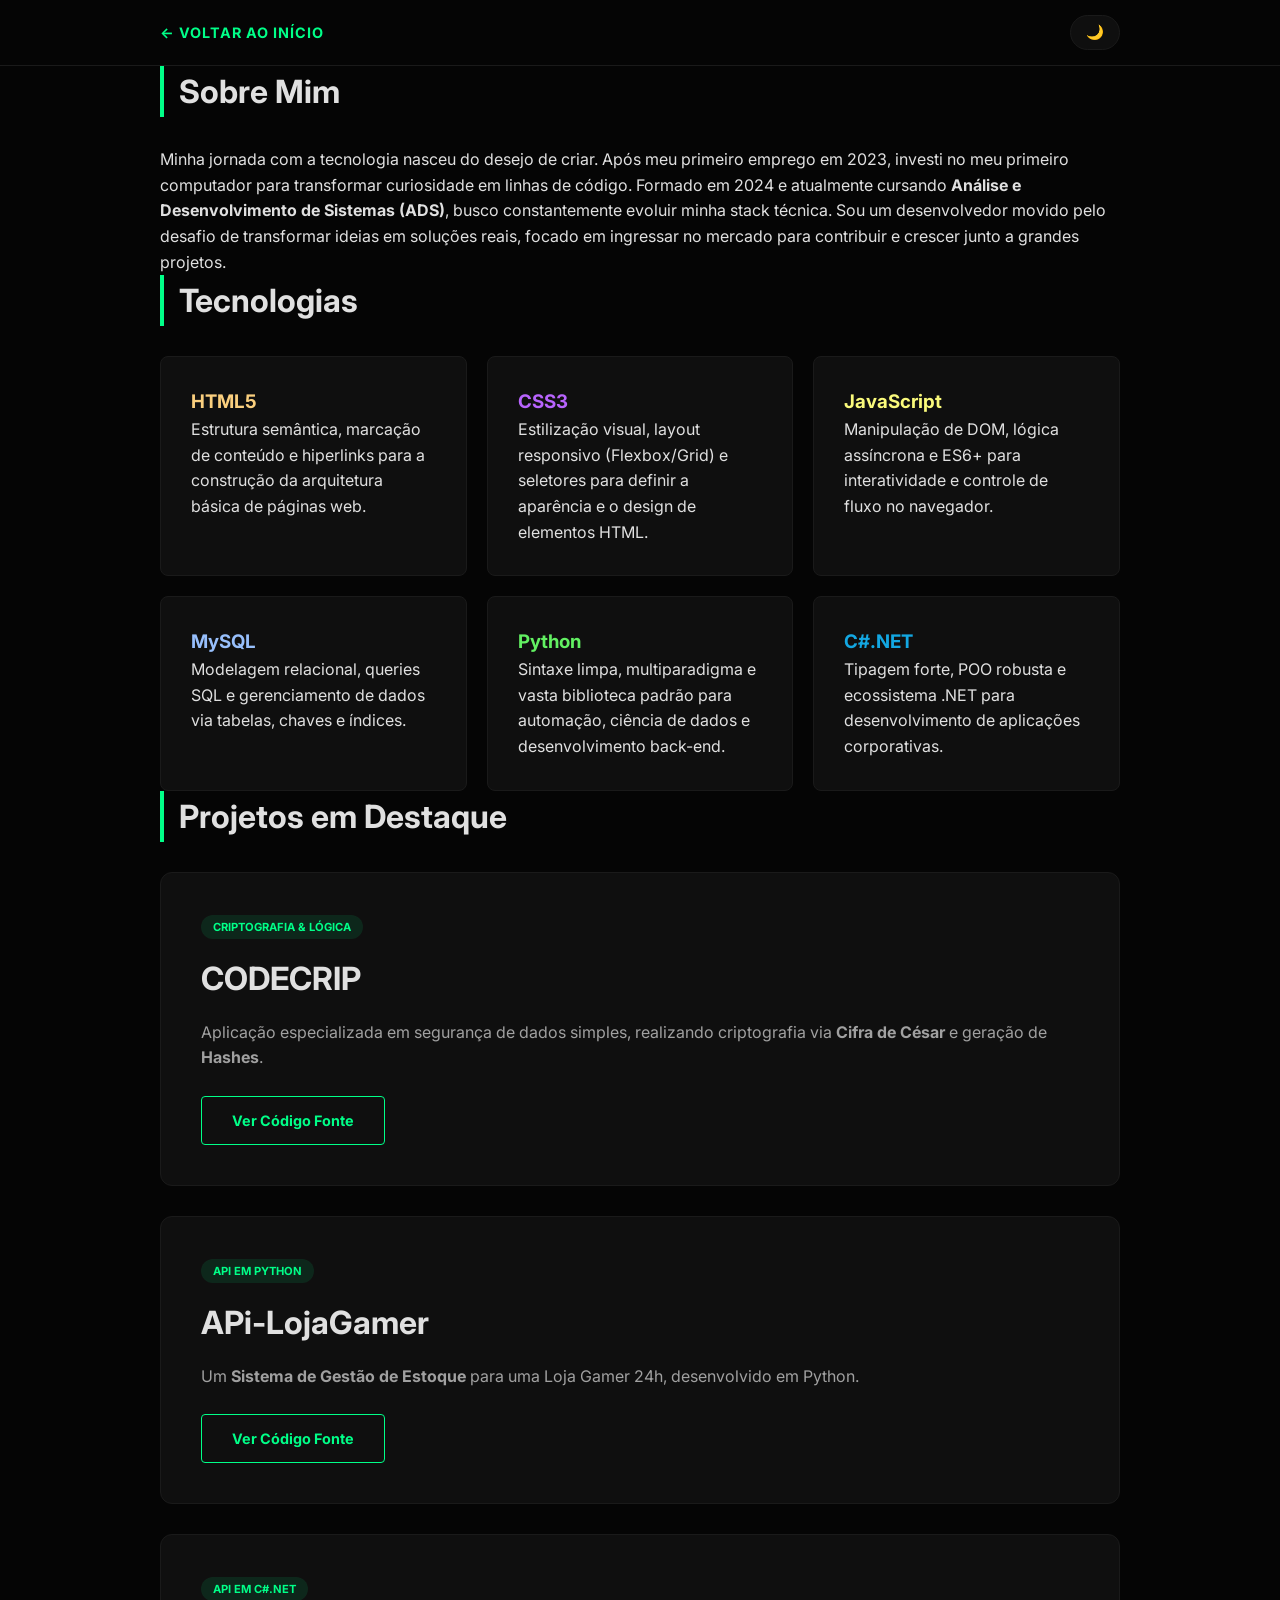
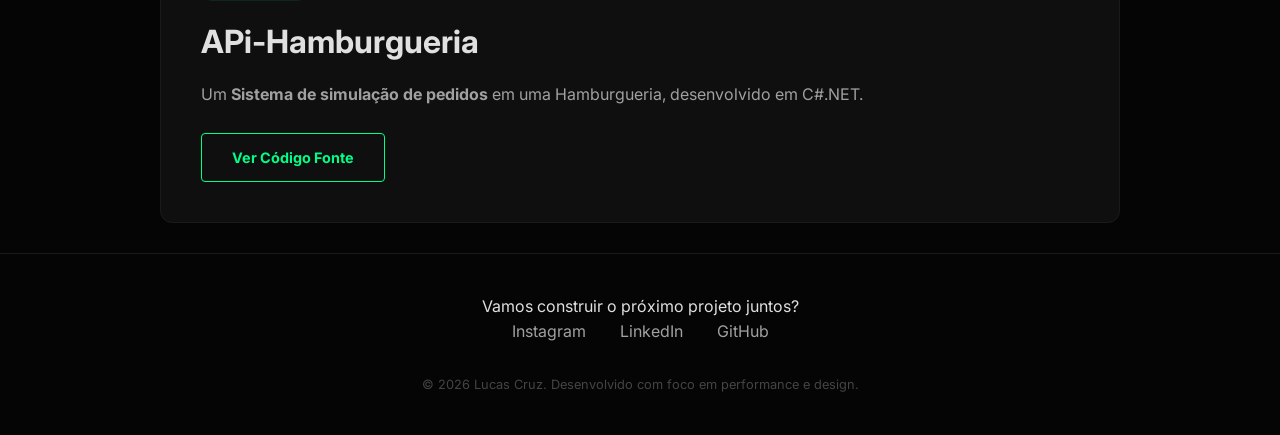
==== portifolio.html @ 4bce2935 "Remoldando meu portifolio" ====
<!DOCTYPE html>
<html lang="pt-br">
<head>
    <meta charset="UTF-8">
    <meta name="viewport" content="width=device-width, initial-scale=1.0">
    <title>Portfólio | Lucas Cruz</title>
    <link rel="preconnect" href="https://fonts.googleapis.com">
    <link href="https://fonts.googleapis.com/css2?family=Inter:wght@300;400;700&display=swap" rel="stylesheet">
    <link rel="stylesheet" href="portifolio.css">
</head>
<body>

<nav>
    <div class="container nav-content">
        <a href="index.html" class="back-link">← VOLTAR AO INÍCIO</a>
        <button id="theme-toggle" class="theme-btn">
            <span class="icon-sun">☀️</span>
            <span class="icon-moon">🌙</span>
        </button>
    </div>
</nav>

    <section id="sobre" class="container">
        <h2>Sobre Mim</h2>
        <p>
            Minha jornada com a tecnologia nasceu do desejo de criar. Após meu primeiro emprego em 2023, investi no meu primeiro computador para transformar curiosidade em linhas de código. Formado em 2024 e atualmente cursando <b>Análise e Desenvolvimento de Sistemas (ADS)</b>, busco constantemente evoluir minha stack técnica. Sou um desenvolvedor movido pelo desafio de transformar ideias em soluções reais, focado em ingressar no mercado para contribuir e crescer junto a grandes projetos.
        </p>
    </section>

    <section id="techs" class="container">
        <h2>Tecnologias</h2>
        <div class="grid">
            <div class="card">
                <h3 style="color:rgb(250, 207, 126);">HTML5</h3>
                <p>Estrutura semântica, marcação de conteúdo e hiperlinks para a construção da arquitetura básica de páginas web.</p>
            </div>
            <div class="card">
                <h3 style="color:rgb(184, 100, 253);">CSS3</h3>
                <p>Estilização visual, layout responsivo (Flexbox/Grid) e seletores para definir a aparência e o design de elementos HTML.</p>
            </div>
            <div class="card">
                <h3 style="color:rgb(250, 250, 123);">JavaScript</h3>
                <p>Manipulação de DOM, lógica assíncrona e ES6+ para interatividade e controle de fluxo no navegador.</p>
            </div>
            <div class="card">
                <h3 style="color:rgb(151, 191, 252);">MySQL</h3>
                <p>Modelagem relacional, queries SQL e gerenciamento de dados via tabelas, chaves e índices.</p>
            </div>
            <div class="card">
                <h3 style="color:rgb(98, 240, 98);">Python</h3>
                <p>Sintaxe limpa, multiparadigma e vasta biblioteca padrão para automação, ciência de dados e desenvolvimento back-end.</p>
            </div>
            <div class="card">
                <h3 style="color:rgb(19, 167, 226);">C#.NET</h3>
                <p>Tipagem forte, POO robusta e ecossistema .NET para desenvolvimento de aplicações corporativas.</p>
            </div>
        </div>
    </section>

    <section id="projetos" class="container">
        <h2>Projetos em Destaque</h2>
        
        <div class="project-card" style="margin-bottom: 30px;">
            <span class="project-tag">Criptografia & Lógica</span>
            <h3 style="font-size: 2rem; margin: 15px 0;">CODECRIP</h3>
            <p style="color: var(--text-dim); margin-top: 10px; margin-bottom: 25px;">
                Aplicação especializada em segurança de dados simples, realizando criptografia via <b>Cifra de César</b> e geração de <b>Hashes</b>.
            </p>
            <a href="https://github.com/Lucaslcz/CODECRIP" target="_blank" class="btn" style="font-size: 0.9rem;">Ver Código Fonte</a>
        </div>

        <div class="project-card" style="margin-bottom: 30px;">
            <span class="project-tag">API em Python</span>
            <h3 style="font-size: 2rem; margin: 15px 0;">APi-LojaGamer</h3>
            <p style="color: var(--text-dim); margin-top: 10px; margin-bottom: 25px;">
                Um <b>Sistema de Gestão de Estoque</b> para uma Loja Gamer 24h, desenvolvido em Python.
            </p>
            <a href="https://github.com/Lucaslcz/API-LojaGamer" target="_blank" class="btn" style="font-size: 0.9rem;">Ver Código Fonte</a>
        </div>

        <div class="project-card" style="margin-bottom: 30px;">
            <span class="project-tag">API em C#.NET</span>
            <h3 style="font-size: 2rem; margin: 15px 0;">APi-Hamburgueria</h3>
            <p style="color: var(--text-dim); margin-top: 10px; margin-bottom: 25px;">
                Um <b>Sistema de simulação de pedidos</b> em uma Hamburgueria, desenvolvido em C#.NET.
            </p>
            <a href="https://github.com/Lucaslcz/API-Hamburgueria" target="_blank" class="btn" style="font-size: 0.9rem;">Ver Código Fonte</a>
        </div>
    </section>

    <footer>
        <div class="container">
            <p>Vamos construir o próximo projeto juntos?</p>
            <div class="social-links">
                <a href="https://www.instagram.com/lucas_c_d21" target="_blank">Instagram</a>
                <a href="https://www.linkedin.com/in/lucas-da-cruz-dias" target="_blank">LinkedIn</a>
                <a href="https://github.com/Lucaslcz" target="_blank">GitHub</a>
            </div>
            <p style="font-size: 0.8rem; color: #444; margin-top: 30px;">
                &copy; 2026 Lucas Cruz. Desenvolvido com foco em performance e design.
            </p>
        </div>
    </footer>

    <script>
    const themeToggle = document.getElementById('theme-toggle');
    const body = document.body;

    themeToggle.addEventListener('click', () => {
        body.classList.toggle('light-mode');
        
        const isLight = body.classList.contains('light-mode');
        localStorage.setItem('theme', isLight ? 'light' : 'dark');
    });

    if (localStorage.getItem('theme') === 'light') {
        body.classList.add('light-mode');
    }
</script>
</body>
</html>
---- portifolio.css ----
:root {
    --bg: #050505;
    --card-bg: #0f0f0f;
    --primary: #00ff88;
    --text: #e0e0e0;
    --text-dim: #a0a0a0;
    --border: #1a1a1a;
}

body.light-mode {
    --bg: #f5f5f5;
    --card-bg: #ffffff;
    --text: #1a1a1a;
    --text-dim: #444444;
    --primary: #00a85a;
    --border: #dddddd;
}

* { 
    margin: 0; 
    padding: 0; 
    box-sizing: border-box; 
}

body {
    background-color: var(--bg);
    color: var(--text);
    font-family: 'Inter', sans-serif;
    line-height: 1.6;
    transition: background-color 0.3s, color 0.3s;
}

.container { 
    max-width: 1000px; 
    margin: 0 auto; 
    padding: 0 20px; 
}

nav {
    background: var(--bg);
    border-bottom: 1px solid var(--border);
    position: sticky;
    top: 0;
    z-index: 100;
    padding: 15px 0;
}

.nav-content {
    display: flex;
    justify-content: space-between;
    align-items: center;
}

.back-link {
    color: var(--primary);
    text-decoration: none;
    font-weight: bold;
    font-size: 0.9rem;
    letter-spacing: 1px;
}

.theme-btn {
    background: var(--card-bg);
    border: 1px solid var(--border);
    color: var(--text);
    padding: 8px 15px;
    cursor: pointer;
    border-radius: 20px;
    font-size: 0.9rem;
    display: flex;
    align-items: center;
    gap: 10px;
    transition: 0.3s;
}

.theme-btn:hover {
    border-color: var(--primary);
}

.theme-btn .icon-sun { display: none; }
body.light-mode .theme-btn .icon-sun { display: inline; }
body.light-mode .theme-btn .icon-moon { display: none; }

section { 
    padding: 60px 0; 
}

h2 { 
    font-size: 2rem; 
    margin-bottom: 30px; 
    border-left: 4px solid var(--primary); 
    padding-left: 15px; 
}

.grid { 
    display: grid; 
    grid-template-columns: repeat(auto-fit, minmax(280px, 1fr)); 
    gap: 20px; 
}

.card {
    background: var(--card-bg);
    padding: 30px;
    border-radius: 8px;
    border: 1px solid var(--border);
    transition: 0.3s ease;
}

.card:hover { 
    border-color: var(--primary); 
    transform: translateY(-5px); 
}

.project-card {
    background: var(--card-bg);
    border: 1px solid var(--border);
    padding: 40px;
    border-radius: 12px;
    margin-bottom: 30px;
    transition: 0.3s ease;
}

.project-card:hover {
    border-color: var(--primary);
}

.project-tag {
    font-size: 0.7rem;
    background: rgba(0, 255, 136, 0.1);
    color: var(--primary);
    padding: 5px 12px;
    border-radius: 20px;
    text-transform: uppercase;
    font-weight: bold;
}

.btn {
    padding: 12px 30px;
    border: 1px solid var(--primary);
    color: var(--primary);
    text-decoration: none;
    font-weight: bold;
    border-radius: 4px;
    display: inline-block;
    transition: 0.3s;
}

.btn:hover {
    background: var(--primary);
    color: var(--bg);
}

footer { 
    text-align: center; 
    padding: 40px 0; 
    border-top: 1px solid var(--border); 
}

.social-links a { 
    color: var(--text-dim); 
    margin: 0 15px; 
    text-decoration: none; 
    transition: 0.3s; 
}

.social-links a:hover { 
    color: var(--primary); 
}
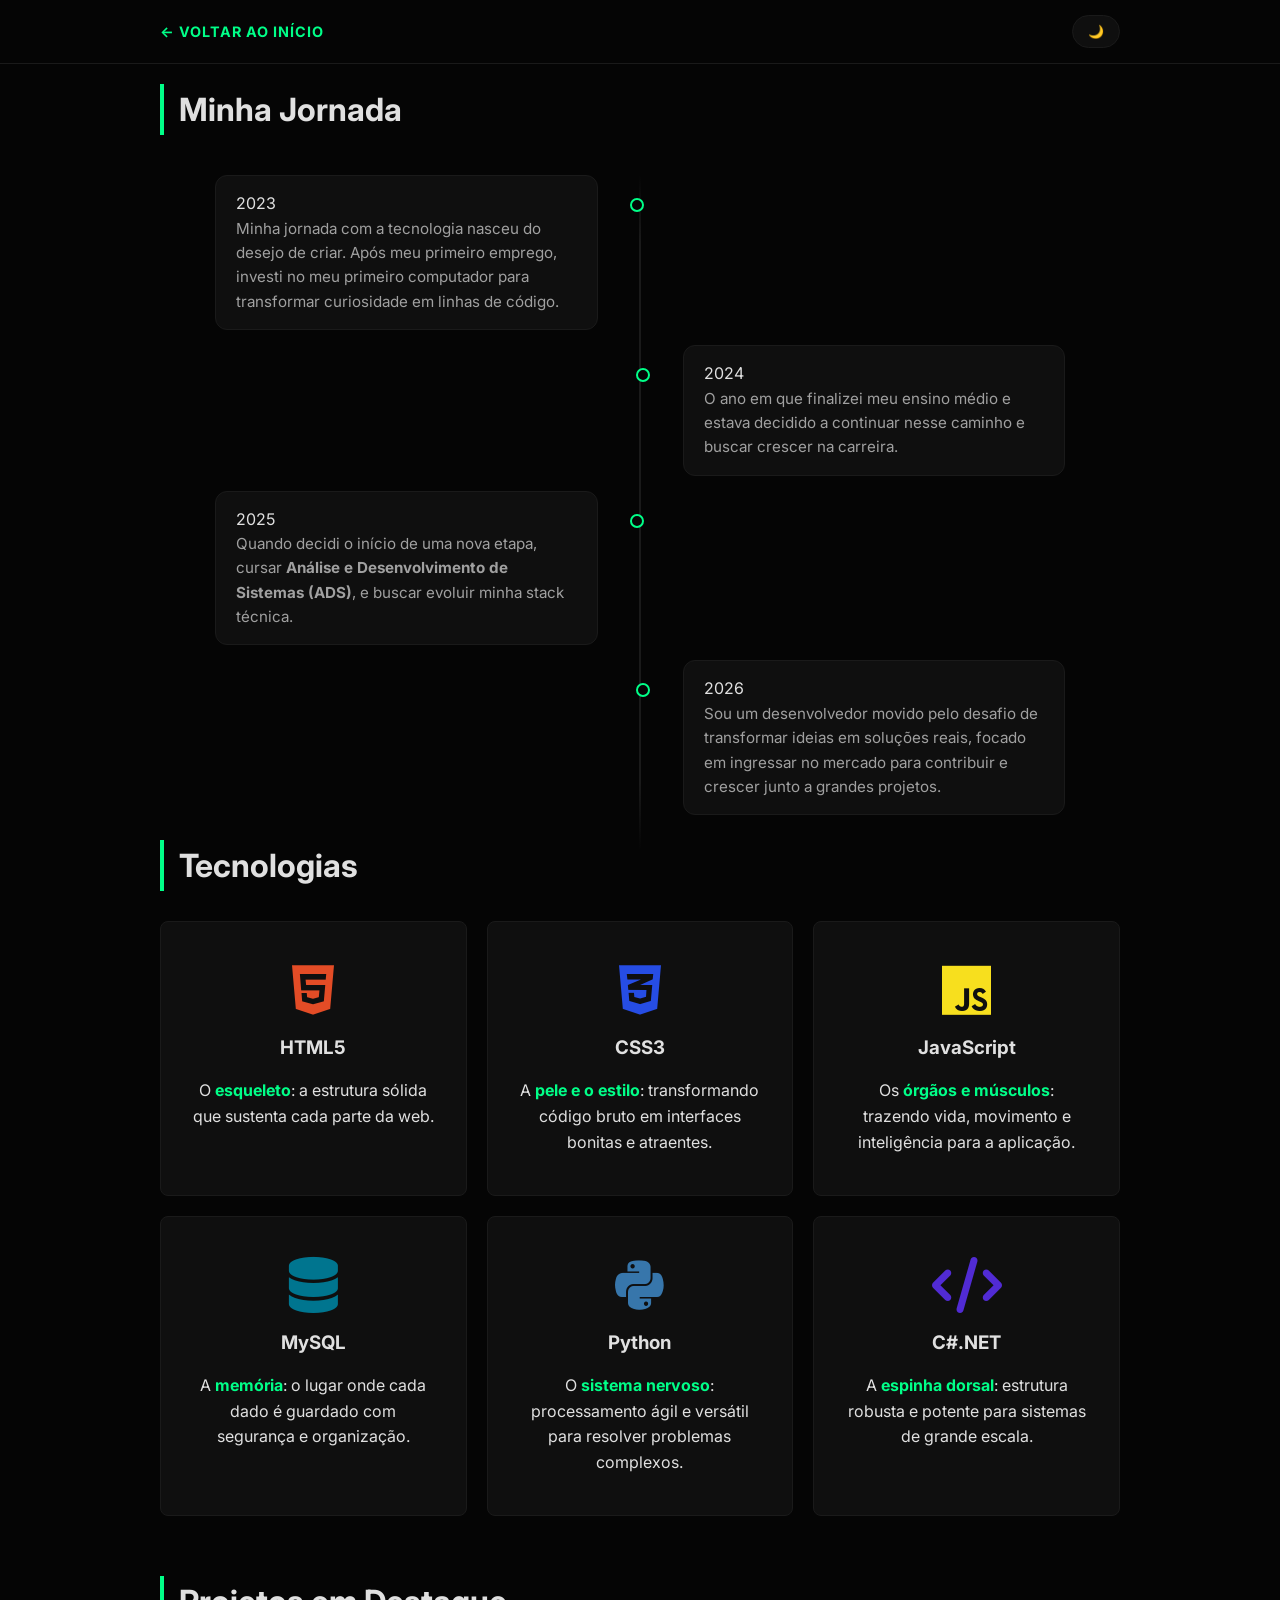
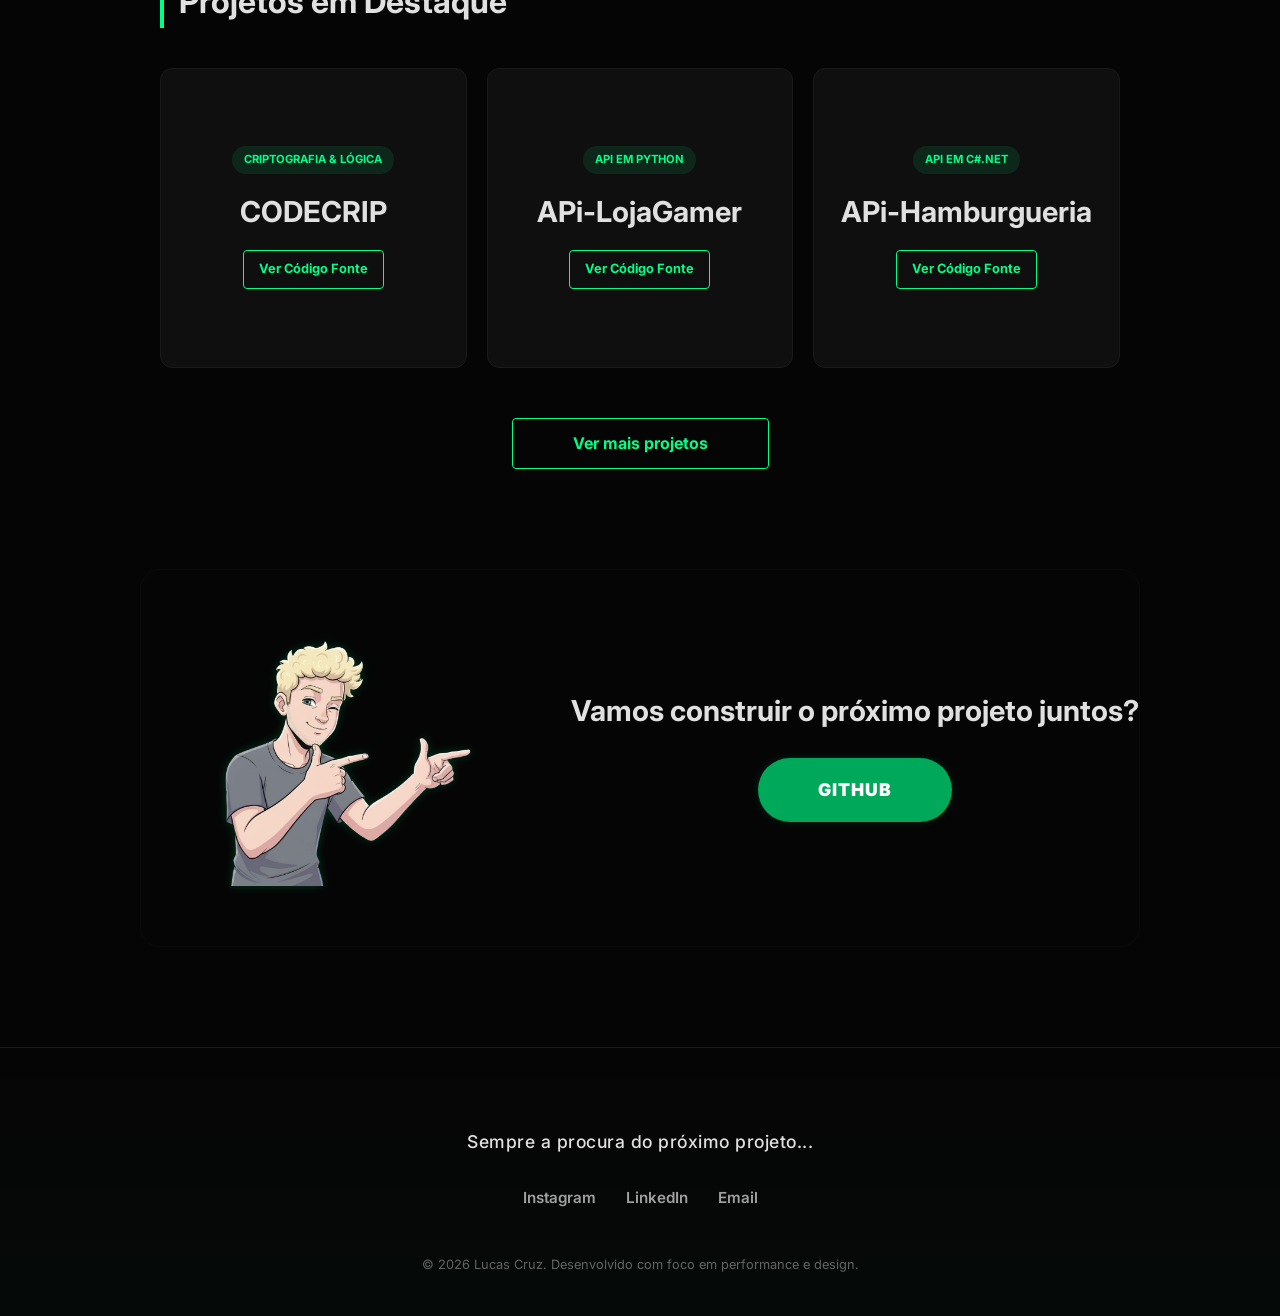
==== commit 67d6ad3e: "Remoldando o conteúdo do portifolio" ====
--- a/portifolio.html
+++ b/portifolio.html
@@ -6,6 +6,7 @@
     <title>Portfólio | Lucas Cruz</title>
     <link rel="preconnect" href="https://fonts.googleapis.com">
     <link href="https://fonts.googleapis.com/css2?family=Inter:wght@300;400;700&display=swap" rel="stylesheet">
+    <link rel="stylesheet" href="https://cdnjs.cloudflare.com/ajax/libs/font-awesome/6.4.2/css/all.min.css">
     <link rel="stylesheet" href="portifolio.css">
 </head>
 <body>
@@ -21,101 +22,201 @@
 </nav>
 
     <section id="sobre" class="container">
-        <h2>Sobre Mim</h2>
-        <p>
-            Minha jornada com a tecnologia nasceu do desejo de criar. Após meu primeiro emprego em 2023, investi no meu primeiro computador para transformar curiosidade em linhas de código. Formado em 2024 e atualmente cursando <b>Análise e Desenvolvimento de Sistemas (ADS)</b>, busco constantemente evoluir minha stack técnica. Sou um desenvolvedor movido pelo desafio de transformar ideias em soluções reais, focado em ingressar no mercado para contribuir e crescer junto a grandes projetos.
-        </p>
+        <h2 style="margin-top: 20px;">Minha Jornada</h2>
+        <div class="timeline">
+            <div class="bloon left">
+                <span class="time">2023</span>
+                <p>Minha jornada com a tecnologia nasceu do desejo de criar. Após meu primeiro emprego, investi no meu primeiro computador para transformar curiosidade em linhas de código.</p>
+            </div>
+            <div class="bloon right">
+                <span class="time">2024</span>
+                <p>O ano em que finalizei meu ensino médio e estava decidido a continuar nesse caminho e buscar crescer na carreira.</p>
+            </div>
+            <div class="bloon left">
+                <span class="time">2025</span>
+                <p>Quando decidi o início de uma nova etapa, cursar <b>Análise e Desenvolvimento de Sistemas (ADS)</b>, e buscar evoluir minha stack técnica.</p>
+            </div>
+            <div class="bloon right">
+                <span class="time">2026</span>
+                <p>Sou um desenvolvedor movido pelo desafio de transformar ideias em soluções reais, focado em ingressar no mercado para contribuir e crescer junto a grandes projetos.</p>
+            </div>
+        </div>
     </section>
 
     <section id="techs" class="container">
         <h2>Tecnologias</h2>
         <div class="grid">
-            <div class="card">
-                <h3 style="color:rgb(250, 207, 126);">HTML5</h3>
-                <p>Estrutura semântica, marcação de conteúdo e hiperlinks para a construção da arquitetura básica de páginas web.</p>
-            </div>
-            <div class="card">
-                <h3 style="color:rgb(184, 100, 253);">CSS3</h3>
-                <p>Estilização visual, layout responsivo (Flexbox/Grid) e seletores para definir a aparência e o design de elementos HTML.</p>
-            </div>
-            <div class="card">
-                <h3 style="color:rgb(250, 250, 123);">JavaScript</h3>
-                <p>Manipulação de DOM, lógica assíncrona e ES6+ para interatividade e controle de fluxo no navegador.</p>
-            </div>
-            <div class="card">
-                <h3 style="color:rgb(151, 191, 252);">MySQL</h3>
-                <p>Modelagem relacional, queries SQL e gerenciamento de dados via tabelas, chaves e índices.</p>
-            </div>
-            <div class="card">
-                <h3 style="color:rgb(98, 240, 98);">Python</h3>
-                <p>Sintaxe limpa, multiparadigma e vasta biblioteca padrão para automação, ciência de dados e desenvolvimento back-end.</p>
-            </div>
-            <div class="card">
-                <h3 style="color:rgb(19, 167, 226);">C#.NET</h3>
-                <p>Tipagem forte, POO robusta e ecossistema .NET para desenvolvimento de aplicações corporativas.</p>
+            <div class="card tech-card">
+                <i class="fa-brands fa-html5" style="color: #e34c26;"></i>
+                <h3>HTML5</h3>
+                <p>O <b>esqueleto</b>: a estrutura sólida que sustenta cada parte da web.</p>
+            </div>
+            <div class="card tech-card">
+                <i class="fa-brands fa-css3-alt" style="color: #264de4;"></i>
+                <h3>CSS3</h3>
+                <p>A <b>pele e o estilo</b>: transformando código bruto em interfaces bonitas e atraentes.</p>
+            </div>
+            <div class="card tech-card">
+                <i class="fa-brands fa-js" style="color: #f7df1e;"></i>
+                <h3>JavaScript</h3>
+                <p>Os <b>órgãos e músculos</b>: trazendo vida, movimento e inteligência para a aplicação.</p>
+            </div>
+            <div class="card tech-card">
+                <i class="fa-solid fa-database" style="color: #00758f;"></i>
+                <h3>MySQL</h3>
+                <p>A <b>memória</b>: o lugar onde cada dado é guardado com segurança e organização.</p>
+            </div>
+            <div class="card tech-card">
+                <i class="fa-brands fa-python" style="color: #3776ab;"></i>
+                <h3>Python</h3>
+                <p>O <b>sistema nervoso</b>: processamento ágil e versátil para resolver problemas complexos.</p>
+            </div>
+            <div class="card tech-card">
+                <i class="fa-solid fa-code" style="color: #512bd4;"></i>
+                <h3>C#.NET</h3>
+                <p>A <b>espinha dorsal</b>: estrutura robusta e potente para sistemas de grande escala.</p>
             </div>
         </div>
     </section>
 
     <section id="projetos" class="container">
-        <h2>Projetos em Destaque</h2>
+        <h2 style="margin-top: 60px;">Projetos em Destaque</h2>
         
-        <div class="project-card" style="margin-bottom: 30px;">
-            <span class="project-tag">Criptografia & Lógica</span>
-            <h3 style="font-size: 2rem; margin: 15px 0;">CODECRIP</h3>
-            <p style="color: var(--text-dim); margin-top: 10px; margin-bottom: 25px;">
-                Aplicação especializada em segurança de dados simples, realizando criptografia via <b>Cifra de César</b> e geração de <b>Hashes</b>.
-            </p>
-            <a href="https://github.com/Lucaslcz/CODECRIP" target="_blank" class="btn" style="font-size: 0.9rem;">Ver Código Fonte</a>
-        </div>
-
-        <div class="project-card" style="margin-bottom: 30px;">
-            <span class="project-tag">API em Python</span>
-            <h3 style="font-size: 2rem; margin: 15px 0;">APi-LojaGamer</h3>
-            <p style="color: var(--text-dim); margin-top: 10px; margin-bottom: 25px;">
-                Um <b>Sistema de Gestão de Estoque</b> para uma Loja Gamer 24h, desenvolvido em Python.
-            </p>
-            <a href="https://github.com/Lucaslcz/API-LojaGamer" target="_blank" class="btn" style="font-size: 0.9rem;">Ver Código Fonte</a>
-        </div>
-
-        <div class="project-card" style="margin-bottom: 30px;">
-            <span class="project-tag">API em C#.NET</span>
-            <h3 style="font-size: 2rem; margin: 15px 0;">APi-Hamburgueria</h3>
-            <p style="color: var(--text-dim); margin-top: 10px; margin-bottom: 25px;">
-                Um <b>Sistema de simulação de pedidos</b> em uma Hamburgueria, desenvolvido em C#.NET.
-            </p>
-            <a href="https://github.com/Lucaslcz/API-Hamburgueria" target="_blank" class="btn" style="font-size: 0.9rem;">Ver Código Fonte</a>
+        <div class="projects-grid">
+            <div class="project-card-flip">
+                <div class="project-card-inner">
+                    <div class="project-front">
+                        <span class="project-tag">Criptografia & Lógica</span>
+                        <h3>CODECRIP</h3>
+                        <a href="https://github.com/Lucaslcz/CODECRIP" target="_blank" class="btn-source">Ver Código Fonte</a>
+                    </div>
+                    <div class="project-back">
+                        <p>Aplicação especializada em segurança de dados simples, realizando criptografia via <b>Cifra de César</b> e geração de <b>Hashes</b>.</p>
+                    </div>
+                </div>
+            </div>
+
+            <div class="project-card-flip">
+                <div class="project-card-inner">
+                    <div class="project-front">
+                        <span class="project-tag">API em Python</span>
+                        <h3>APi-LojaGamer</h3>
+                        <a href="https://github.com/Lucaslcz/API-LojaGamer" target="_blank" class="btn-source">Ver Código Fonte</a>
+                    </div>
+                    <div class="project-back">
+                        <p>Um <b>Sistema de Gestão de Estoque</b> para uma Loja Gamer 24h, desenvolvido em Python.</p>
+                    </div>
+                </div>
+            </div>
+
+            <div class="project-card-flip">
+                <div class="project-card-inner">
+                    <div class="project-front">
+                        <span class="project-tag">API em C#.NET</span>
+                        <h3>APi-Hamburgueria</h3>
+                        <a href="https://github.com/Lucaslcz/API-Hamburgueria" target="_blank" class="btn-source">Ver Código Fonte</a>
+                    </div>
+                    <div class="project-back">
+                        <p>Um <b>Sistema de simulação de pedidos</b> em uma Hamburgueria, desenvolvido em C#.NET.</p>
+                    </div>
+                </div>
+            </div>
+        </div>
+
+        <div class="more-projects">
+            <a href="projetos.html" class="btn">Ver mais projetos</a>
+        </div>
+    </section>
+
+    <section id="cta-github" class="container cta-section">
+        <div class="cta-content">
+            <div class="avatar-box">
+                <img src="avatar.png" alt="Meu Avatar" class="my-avatar">
+            </div>
+            <div class="cta-text-box">
+                <p>Vamos construir o próximo projeto juntos?</p>
+                <a href="https://github.com/Lucaslcz" target="_blank" class="btn-neon">
+                    GITHUB
+                </a>
+            </div>
         </div>
     </section>
 
     <footer>
         <div class="container">
-            <p>Vamos construir o próximo projeto juntos?</p>
+            <p class="footer-status">Sempre a procura do próximo projeto...</p>
             <div class="social-links">
                 <a href="https://www.instagram.com/lucas_c_d21" target="_blank">Instagram</a>
                 <a href="https://www.linkedin.com/in/lucas-da-cruz-dias" target="_blank">LinkedIn</a>
-                <a href="https://github.com/Lucaslcz" target="_blank">GitHub</a>
-            </div>
-            <p style="font-size: 0.8rem; color: #444; margin-top: 30px;">
+                <a href="javascript:void(0)" id="email-link">Email</a>
+            </div>
+            <p class="copyright">
                 &copy; 2026 Lucas Cruz. Desenvolvido com foco em performance e design.
             </p>
         </div>
     </footer>
 
+    <div id="email-modal" class="modal">
+        <div class="modal-content">
+            <span class="close-modal">&times;</span>
+            <h3>Meu E-mail</h3>
+            <p id="email-text">lucascruzdias8@gmail.com</p>
+            <button onclick="copyEmail()" class="btn-copy">Copiar E-mail</button>
+        </div>
+    </div>
+
+
     <script>
-    const themeToggle = document.getElementById('theme-toggle');
-    const body = document.body;
-
-    themeToggle.addEventListener('click', () => {
-        body.classList.toggle('light-mode');
-        
-        const isLight = body.classList.contains('light-mode');
-        localStorage.setItem('theme', isLight ? 'light' : 'dark');
-    });
-
-    if (localStorage.getItem('theme') === 'light') {
-        body.classList.add('light-mode');
-    }
-</script>
+        const themeToggle = document.getElementById('theme-toggle');
+        const body = document.body;
+        const emailModal = document.getElementById("email-modal");
+        const emailBtn = document.getElementById("email-link");
+        const closeModal = document.querySelector(".close-modal");
+        const projectCards = document.querySelectorAll('.project-card-inner');
+
+        themeToggle.addEventListener('click', () => {
+            body.classList.toggle('light-mode');
+            const isLight = body.classList.contains('light-mode');
+            localStorage.setItem('theme', isLight ? 'light' : 'dark');
+        });
+
+        if (localStorage.getItem('theme') === 'light') {
+            body.classList.add('light-mode');
+        }
+
+        emailBtn.onclick = function() {
+            emailModal.style.display = "flex";
+        }
+
+        closeModal.onclick = function() {
+            emailModal.style.display = "none";
+        }
+
+        window.onclick = function(event) {
+            if (event.target == emailModal) {
+                emailModal.style.display = "none";
+            }
+        }
+
+        function copyEmail() {
+            const emailText = document.getElementById("email-text").innerText;
+            navigator.clipboard.writeText(emailText).then(() => {
+                const copyBtn = document.querySelector(".btn-copy");
+                copyBtn.innerText = "Copiado!";
+                setTimeout(() => {
+                    copyBtn.innerText = "Copiar E-mail";
+                }, 2000);
+            });
+        }
+
+        projectCards.forEach(card => {
+            card.addEventListener('click', function(event) {
+                if (event.target.classList.contains('btn-source')) {
+                    return; 
+                }
+                this.classList.toggle('flipped');
+            });
+        });
+    </script>
 </body>
 </html>
--- a/portifolio.css
+++ b/portifolio.css
@@ -5,6 +5,7 @@
     --text: #e0e0e0;
     --text-dim: #a0a0a0;
     --border: #1a1a1a;
+    --accent-green: #00a85a;
 }
 
 body.light-mode {
@@ -66,15 +67,10 @@
     padding: 8px 15px;
     cursor: pointer;
     border-radius: 20px;
-    font-size: 0.9rem;
+    font-size: 0.8rem;
     display: flex;
     align-items: center;
     gap: 10px;
-    transition: 0.3s;
-}
-
-.theme-btn:hover {
-    border-color: var(--primary);
 }
 
 .theme-btn .icon-sun { display: none; }
@@ -82,7 +78,7 @@
 body.light-mode .theme-btn .icon-moon { display: none; }
 
 section { 
-    padding: 60px 0; 
+    padding: 120px 0 60px 0; 
 }
 
 h2 { 
@@ -90,7 +86,72 @@
     margin-bottom: 30px; 
     border-left: 4px solid var(--primary); 
     padding-left: 15px; 
-}
+    display: block;
+}
+
+.timeline {
+    position: relative;
+    margin: 0 auto;
+    max-width: 850px;
+    padding: 10px 0;
+}
+
+.timeline::before {
+    content: '';
+    position: absolute;
+    left: 50%;
+    width: 2px;
+    height: 100%;
+    background: linear-gradient(to bottom, transparent, var(--border) 10%, var(--border) 90%, transparent);
+    transform: translateX(-50%);
+}
+
+.bloon {
+    position: relative;
+    width: 45%;
+    padding: 15px 20px;
+    background: var(--card-bg);
+    border: 1px solid var(--border);
+    border-radius: 12px;
+    margin-bottom: 15px;
+    transition: 0.3s cubic-bezier(0.175, 0.885, 0.32, 1.275);
+    z-index: 1;
+}
+
+.bloon:hover {
+    border-color: var(--primary);
+    transform: scale(1.03);
+}
+
+.bloon::before {
+    content: '';
+    position: absolute;
+    top: 22px;
+    width: 10px;
+    height: 10px;
+    background: var(--bg);
+    border: 2px solid var(--primary);
+    border-radius: 50%;
+    z-index: 2;
+}
+
+.year-tag {
+    font-weight: 800;
+    color: var(--primary);
+    font-size: 0.85rem;
+    display: block;
+    margin-bottom: 5px;
+}
+
+.bloon.left { float: left; clear: both; text-align: left; }
+.bloon.left::before { right: -12.5%; }
+
+.bloon.right { float: right; clear: both; text-align: left; }
+.bloon.right::before { left: -12.5%; }
+
+.bloon p { font-size: 0.95rem; color: var(--text-dim); }
+
+.timeline::after { content: ""; display: table; clear: both; }
 
 .grid { 
     display: grid; 
@@ -98,30 +159,97 @@
     gap: 20px; 
 }
 
-.card {
+.tech-card {
     background: var(--card-bg);
-    padding: 30px;
+    padding: 40px 30px;
     border-radius: 8px;
     border: 1px solid var(--border);
     transition: 0.3s ease;
-}
-
-.card:hover { 
-    border-color: var(--primary); 
-    transform: translateY(-5px); 
-}
-
-.project-card {
-    background: var(--card-bg);
+    text-align: center;
+    display: flex;
+    flex-direction: column;
+    align-items: center;
+    gap: 15px;
+}
+
+.tech-card i {
+    font-size: 3.5rem;
+    transition: 0.4s cubic-bezier(0.175, 0.885, 0.32, 1.275);
+    display: block;
+}
+
+.tech-card:hover {
+    border-color: var(--primary);
+    transform: translateY(-5px);
+}
+
+.tech-card:hover i {
+    transform: scale(1.2) rotate(8deg);
+}
+
+.tech-card p b {
+    color: var(--primary);
+}
+
+.projects-grid {
+    display: grid;
+    grid-template-columns: repeat(auto-fit, minmax(300px, 1fr));
+    gap: 20px;
+    margin-top: 40px;
+}
+
+.project-card-flip {
+    background-color: transparent;
+    height: 300px;
+    perspective: 1000px;
+}
+
+.project-card-inner {
+    position: relative;
+    width: 100%;
+    height: 100%;
+    text-align: center;
+    transition: transform 0.6s;
+    transform-style: preserve-3d;
+    cursor: pointer;
+}
+
+.project-card-inner.flipped {
+    transform: rotateY(180deg);
+}
+
+.project-front, .project-back {
+    position: absolute;
+    width: 100%;
+    height: 100%;
+    backface-visibility: hidden;
+    display: flex;
+    flex-direction: column;
+    align-items: center;
+    justify-content: center;
+    border-radius: 12px;
     border: 1px solid var(--border);
-    padding: 40px;
-    border-radius: 12px;
-    margin-bottom: 30px;
-    transition: 0.3s ease;
-}
-
-.project-card:hover {
-    border-color: var(--primary);
+    padding: 20px;
+}
+
+.project-front {
+    background-color: var(--card-bg);
+}
+
+.project-back {
+    background-color: var(--primary);
+    color: #050505;
+    transform: rotateY(180deg);
+}
+
+.project-back p {
+    font-weight: 600;
+    line-height: 1.4;
+}
+
+.project-front h3 {
+    font-size: 1.8rem;
+    margin: 15px 0;
 }
 
 .project-tag {
@@ -130,12 +258,34 @@
     color: var(--primary);
     padding: 5px 12px;
     border-radius: 20px;
+    font-weight: bold;
     text-transform: uppercase;
+}
+
+.btn-source {
+    padding: 8px 15px;
+    border: 1px solid var(--primary);
+    color: var(--primary);
+    text-decoration: none;
+    font-size: 0.8rem;
     font-weight: bold;
+    border-radius: 4px;
+    transition: 0.3s;
+}
+
+.btn-source:hover {
+    background: var(--primary);
+    color: #050505;
+}
+
+.more-projects {
+    text-align: center;
+    margin-top: 50px;
 }
 
 .btn {
-    padding: 12px 30px;
+    padding: 12px 60px;
+    min-width: 250px;
     border: 1px solid var(--primary);
     color: var(--primary);
     text-decoration: none;
@@ -143,6 +293,7 @@
     border-radius: 4px;
     display: inline-block;
     transition: 0.3s;
+    text-align: center;
 }
 
 .btn:hover {
@@ -150,19 +301,207 @@
     color: var(--bg);
 }
 
+.cta-section {
+    padding: 100px 0;
+    overflow: hidden;
+}
+
+.cta-content {
+    display: flex;
+    align-items: center;
+    justify-content: center;
+    gap: 80px;
+    background: transparent;
+    border-radius: 20px;
+    padding: 60px;
+    border: 1px solid rgba(26, 26, 26, 0.3);
+}
+
+.avatar-box {
+    flex: 0 0 auto;
+    display: flex;
+    justify-content: flex-start;
+}
+
+.my-avatar {
+    max-width: 350px;
+    height: auto;
+    filter: drop-shadow(0 0 5px rgba(0, 255, 136, 0.2)); 
+}
+
+.cta-text-box {
+    flex: 1;
+    display: flex;
+    flex-direction: column;
+    align-items: center;
+    text-align: center;
+}
+
+.cta-text-box p {
+    font-size: 1.8rem;
+    font-weight: 700;
+    margin-bottom: 30px;
+    line-height: 1.2;
+    color: var(--text);
+    white-space: nowrap;
+}
+
+.btn-neon {
+    display: flex;
+    align-items: center;
+    justify-content: center;
+    gap: 12px;
+    padding: 18px 60px;
+    background-color: var(--accent-green);
+    color: #fff;
+    text-decoration: none;
+    font-weight: 900;
+    font-size: 1.1rem;
+    border-radius: 50px;
+    letter-spacing: 1px;
+    box-shadow: 0 0 8px rgba(0, 168, 90, 0.2);
+    transition: 0.4s cubic-bezier(0.175, 0.885, 0.32, 1.275);
+}
+
+.btn-neon i {
+    font-size: 1.4rem;
+}
+
+.btn-neon:hover {
+    transform: scale(1.05);
+    box-shadow: 0 0 15px rgba(0, 168, 90, 0.4);
+    filter: brightness(1.1);
+}
+
 footer { 
     text-align: center; 
-    padding: 40px 0; 
-    border-top: 1px solid var(--border); 
+    padding: 80px 0 40px 0; 
+    border-top: 1px solid var(--border);
+    background: linear-gradient(to bottom, transparent, rgba(0, 255, 136, 0.02));
+}
+
+.footer-status {
+    font-size: 1.1rem;
+    color: var(--text);
+    font-weight: 500;
+    margin-bottom: 25px;
+    letter-spacing: 0.5px;
+}
+
+.social-links {
+    display: flex;
+    justify-content: center;
+    gap: 30px;
+    margin-bottom: 40px;
 }
 
 .social-links a { 
     color: var(--text-dim); 
-    margin: 0 15px; 
     text-decoration: none; 
-    transition: 0.3s; 
+    font-weight: 600;
+    font-size: 0.95rem;
+    transition: 0.3s ease;
+    position: relative;
+    padding: 5px 0;
+}
+
+.social-links a::after {
+    content: '';
+    position: absolute;
+    bottom: 0;
+    left: 0;
+    width: 0;
+    height: 2px;
+    background-color: var(--accent-green);
+    transition: 0.3s ease;
 }
 
 .social-links a:hover { 
-    color: var(--primary); 
+    color: var(--accent-green); 
+}
+
+.social-links a:hover::after {
+    width: 100%;
+}
+
+.copyright {
+    font-size: 0.8rem;
+    color: var(--text-dim);
+    opacity: 0.6;
+    margin-top: 30px;
+}
+
+.modal {
+    display: none;
+    position: fixed;
+    z-index: 1000;
+    left: 0;
+    top: 0;
+    width: 100%;
+    height: 100%;
+    background-color: rgba(0, 0, 0, 0.8);
+    backdrop-filter: blur(5px);
+    align-items: center;
+    justify-content: center;
+}
+
+.modal-content {
+    background-color: var(--card-bg);
+    padding: 40px;
+    border: 1px solid var(--accent-green);
+    border-radius: 20px;
+    text-align: center;
+    position: relative;
+    max-width: 400px;
+    width: 90%;
+    box-shadow: 0 10px 30px rgba(0,0,0,0.5);
+}
+
+.close-modal {
+    position: absolute;
+    right: 20px;
+    top: 15px;
+    font-size: 24px;
+    cursor: pointer;
+    color: var(--text-dim);
+}
+
+.close-modal:hover { color: var(--accent-green); }
+
+.modal-content h3 { margin-bottom: 15px; color: var(--accent-green); }
+
+.modal-content p {
+    font-size: 1.1rem;
+    margin-bottom: 25px;
+    word-break: break-all;
+}
+
+.btn-copy {
+    background: var(--accent-green);
+    color: white;
+    border: none;
+    padding: 10px 20px;
+    border-radius: 8px;
+    cursor: pointer;
+    font-weight: bold;
+    transition: 0.3s;
+}
+
+.btn-copy:hover { filter: brightness(1.2); }
+
+@media (max-width: 1100px) {
+    .cta-text-box p { white-space: normal; }
+}
+
+@media (max-width: 850px) {
+    section { padding: 80px 0 40px 0; }
+    .timeline::before { left: 10px; }
+    .bloon { width: calc(100% - 40px); float: right !important; text-align: left !important; }
+    .bloon::before { left: -32px !important; }
+    .projects-grid { grid-template-columns: 1fr; }
+    .cta-content { flex-direction: column; text-align: center; padding: 20px; gap: 30px; }
+    .avatar-box { justify-content: center; }
+    .cta-text-box { text-align: center; }
+    .my-avatar { max-width: 260px; }
+    .social-links { gap: 15px; flex-wrap: wrap; }
 }
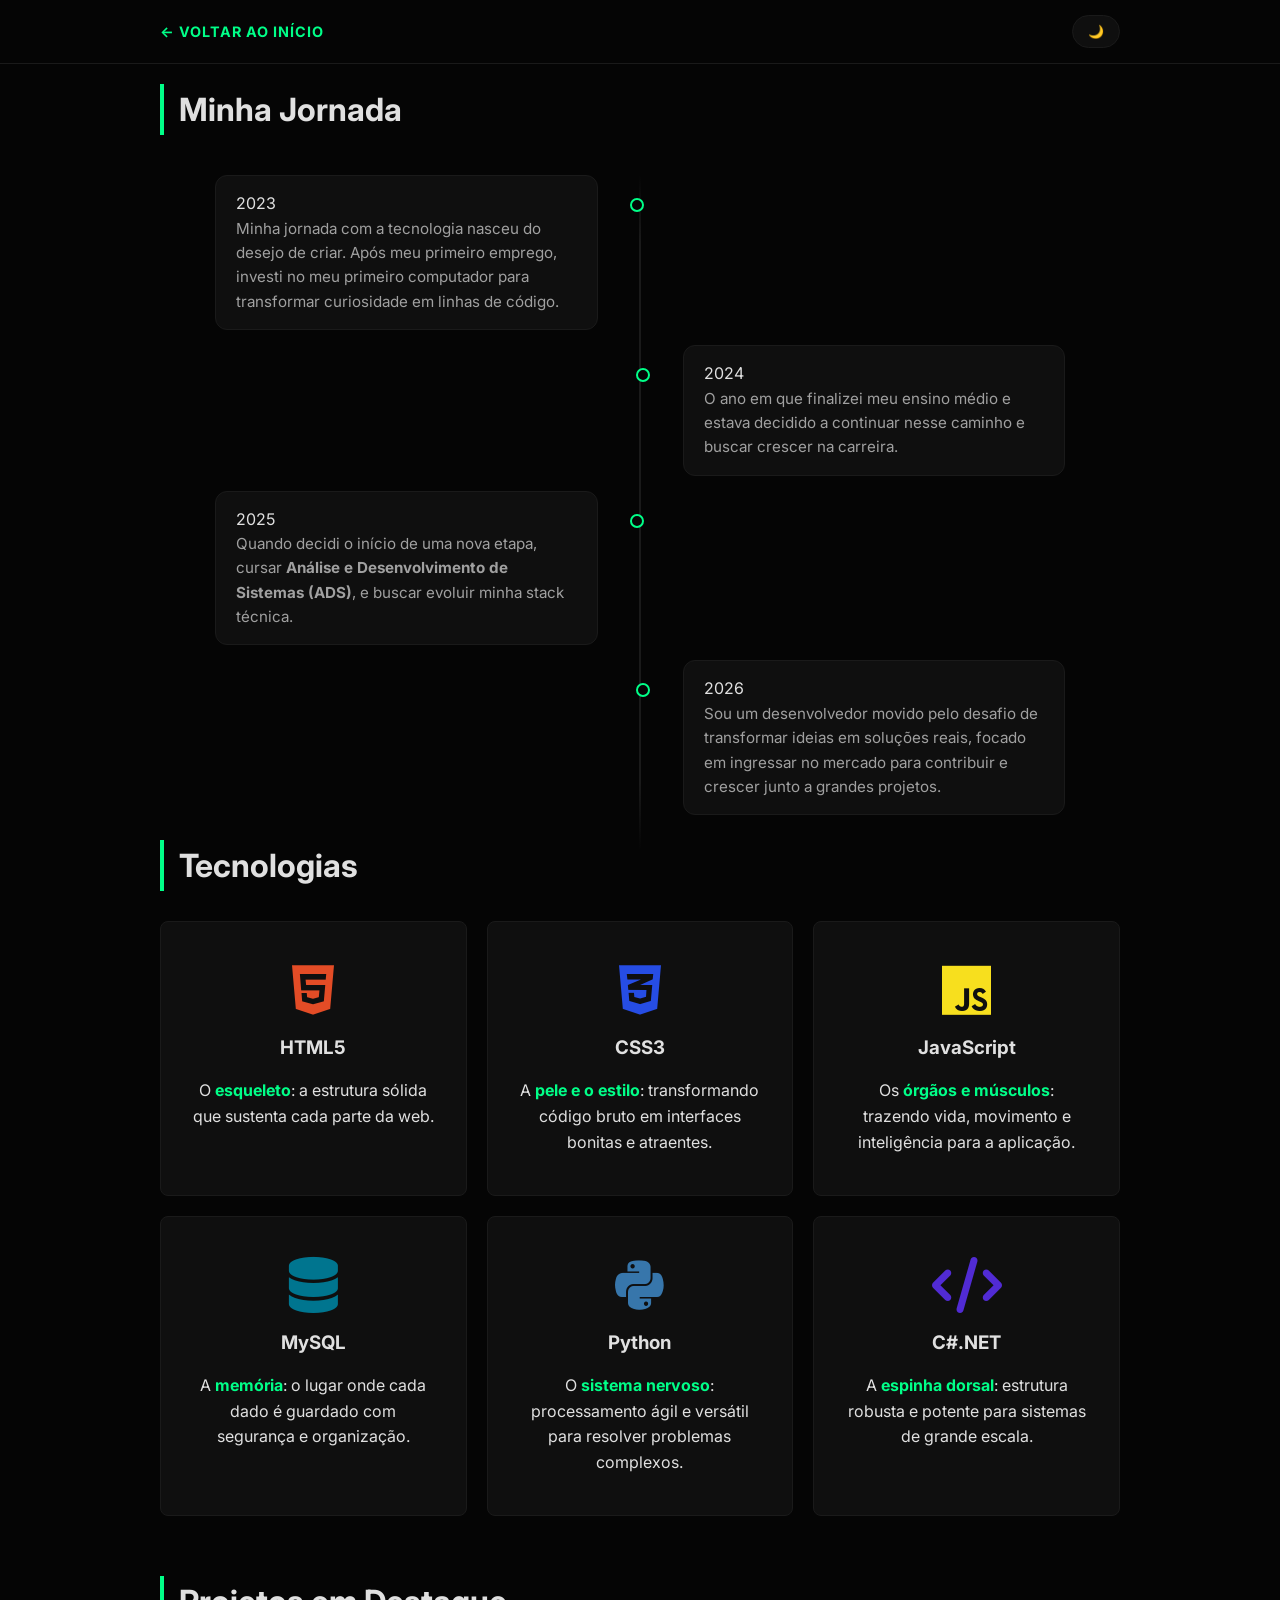
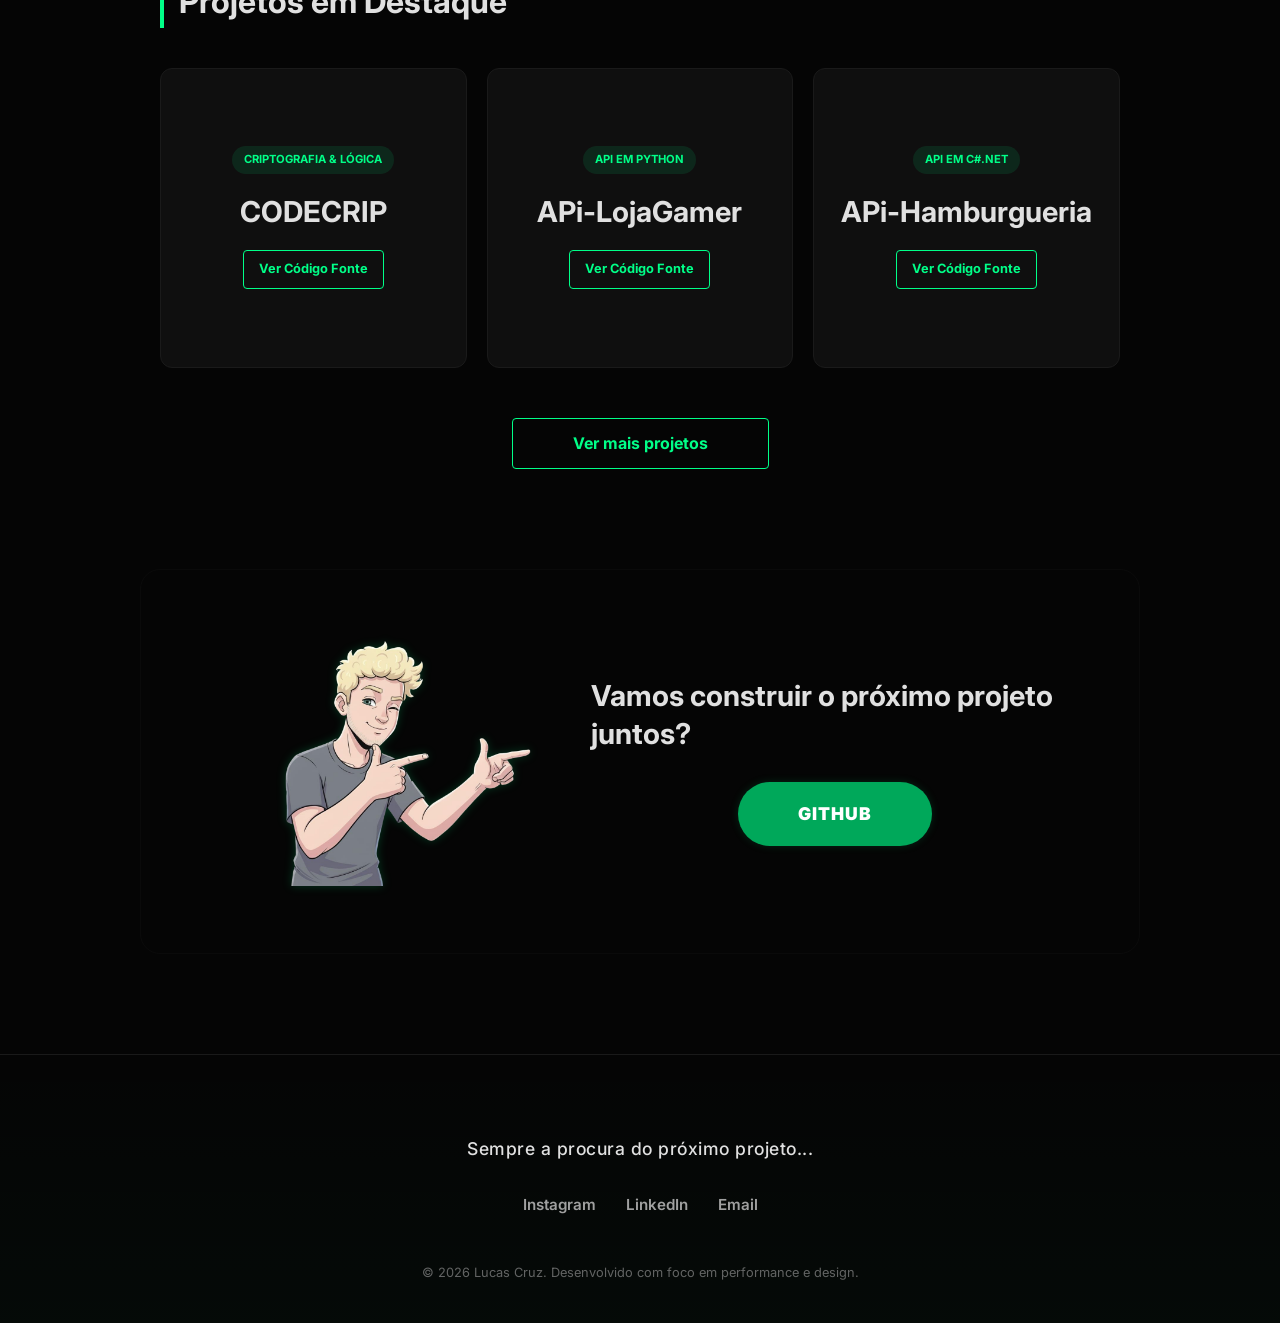
==== commit d3cb0e2d: "Consertando link do instagram" ====
--- a/portifolio.html
+++ b/portifolio.html
@@ -146,7 +146,7 @@
         <div class="container">
             <p class="footer-status">Sempre a procura do próximo projeto...</p>
             <div class="social-links">
-                <a href="https://www.instagram.com/lucas_c_d21" target="_blank">Instagram</a>
+                <a href="https://www.instagram.com/lucas_c_d1/" target="_blank">Instagram</a>
                 <a href="https://www.linkedin.com/in/lucas-da-cruz-dias" target="_blank">LinkedIn</a>
                 <a href="javascript:void(0)" id="email-link">Email</a>
             </div>
--- a/portifolio.css
+++ b/portifolio.css
@@ -310,7 +310,7 @@
     display: flex;
     align-items: center;
     justify-content: center;
-    gap: 80px;
+    gap: 40px;
     background: transparent;
     border-radius: 20px;
     padding: 60px;
@@ -319,8 +319,6 @@
 
 .avatar-box {
     flex: 0 0 auto;
-    display: flex;
-    justify-content: flex-start;
 }
 
 .my-avatar {
@@ -333,24 +331,23 @@
     flex: 1;
     display: flex;
     flex-direction: column;
-    align-items: center;
-    text-align: center;
+    align-items: flex-start;
+    text-align: left;
 }
 
 .cta-text-box p {
     font-size: 1.8rem;
     font-weight: 700;
     margin-bottom: 30px;
-    line-height: 1.2;
+    line-height: 1.3;
     color: var(--text);
-    white-space: nowrap;
 }
 
 .btn-neon {
     display: flex;
     align-items: center;
     justify-content: center;
-    gap: 12px;
+    align-self: center;
     padding: 18px 60px;
     background-color: var(--accent-green);
     color: #fff;
@@ -489,19 +486,15 @@
 
 .btn-copy:hover { filter: brightness(1.2); }
 
-@media (max-width: 1100px) {
-    .cta-text-box p { white-space: normal; }
-}
-
 @media (max-width: 850px) {
     section { padding: 80px 0 40px 0; }
     .timeline::before { left: 10px; }
     .bloon { width: calc(100% - 40px); float: right !important; text-align: left !important; }
     .bloon::before { left: -32px !important; }
     .projects-grid { grid-template-columns: 1fr; }
-    .cta-content { flex-direction: column; text-align: center; padding: 20px; gap: 30px; }
+    .cta-content { flex-direction: column; text-align: center; padding: 40px 20px; gap: 30px; }
     .avatar-box { justify-content: center; }
-    .cta-text-box { text-align: center; }
+    .cta-text-box { align-items: center; text-align: center; }
     .my-avatar { max-width: 260px; }
     .social-links { gap: 15px; flex-wrap: wrap; }
 }
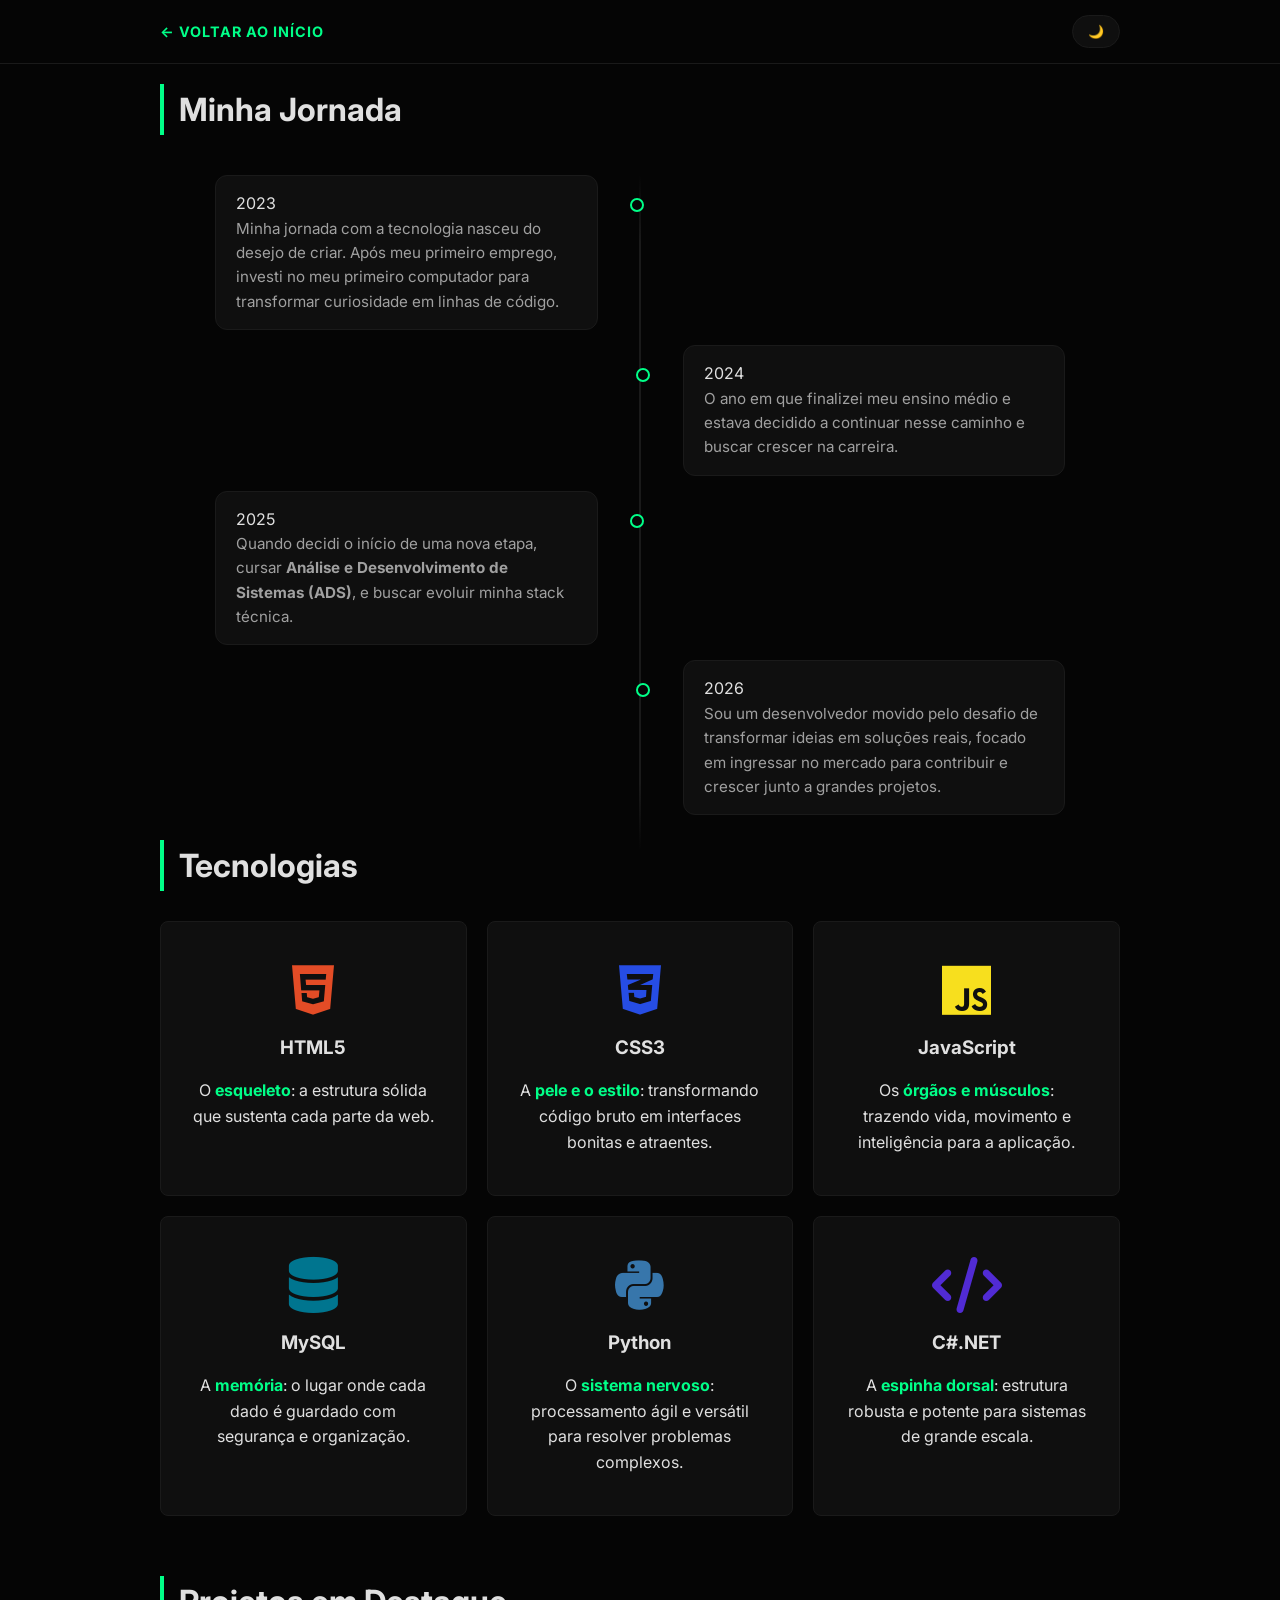
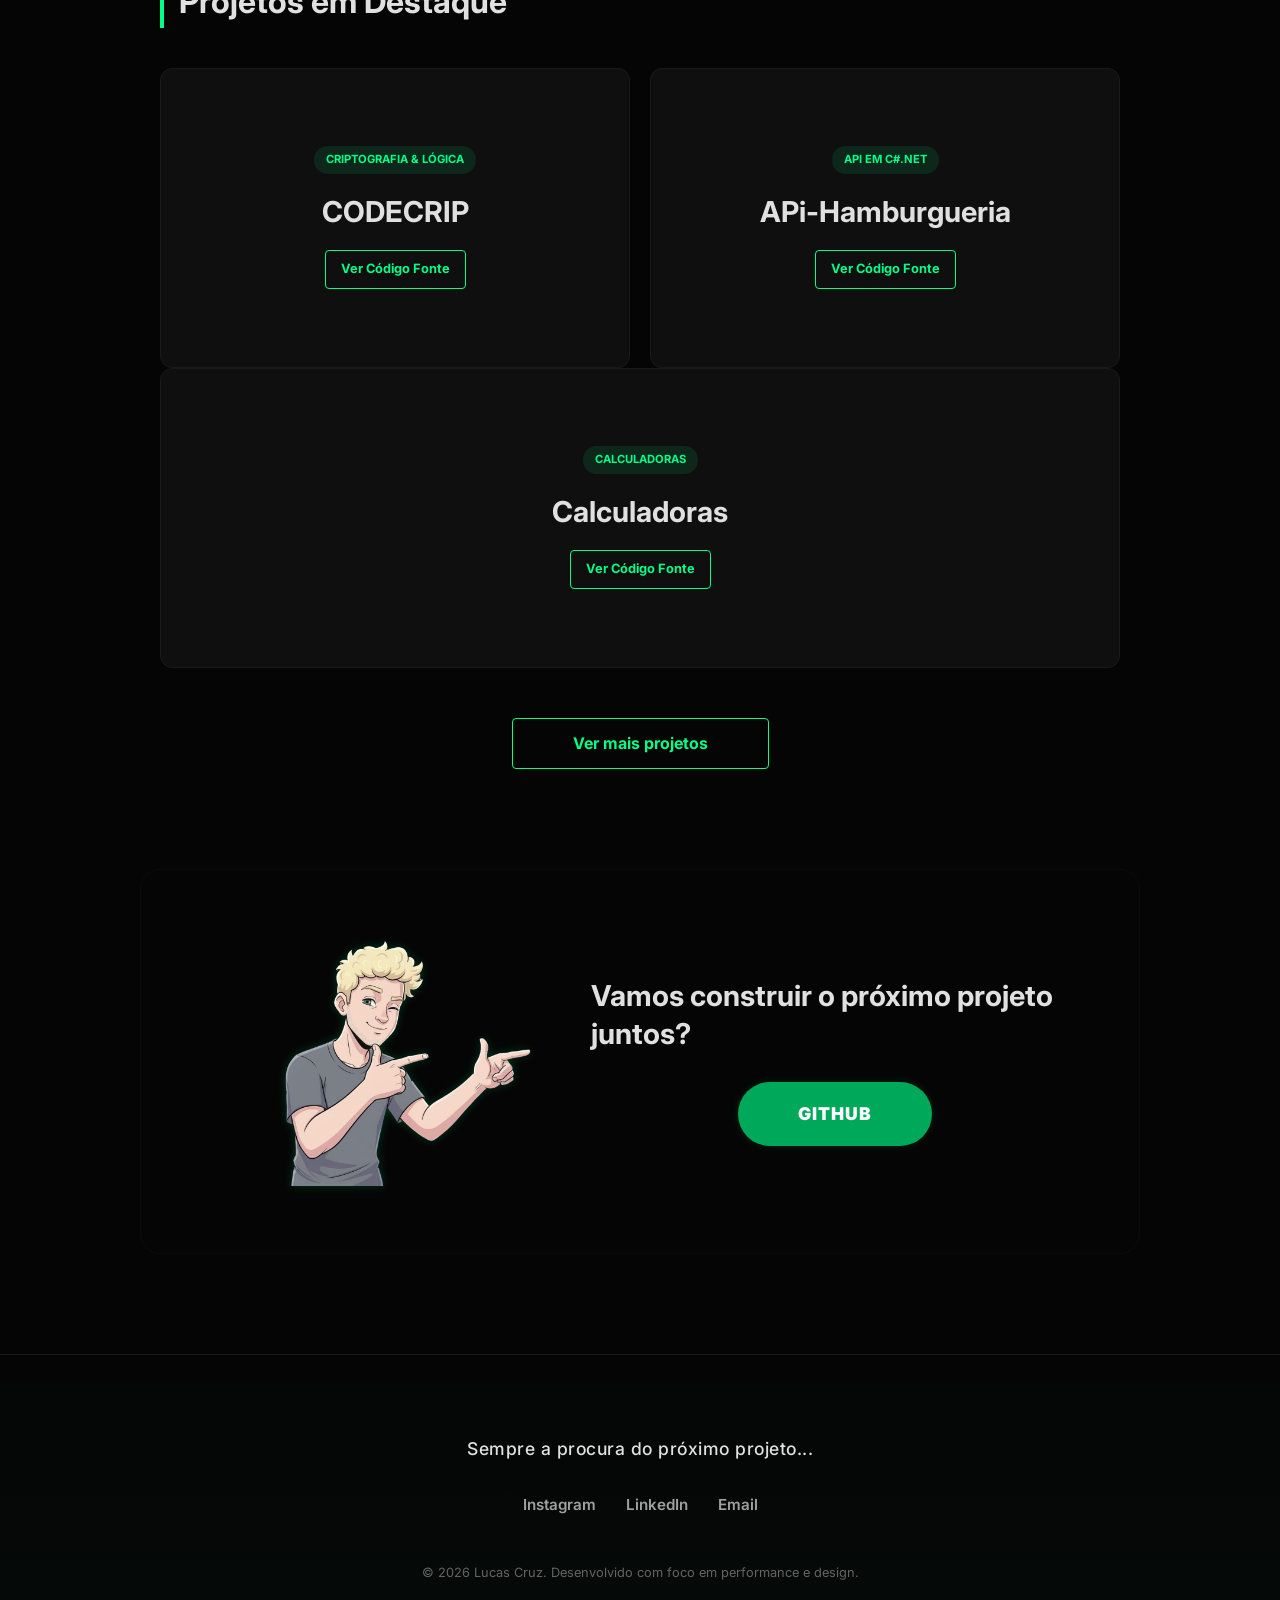
==== commit 31a840b5: "Novo projeto calculadoras" ====
--- a/portifolio.html
+++ b/portifolio.html
@@ -99,19 +99,6 @@
             <div class="project-card-flip">
                 <div class="project-card-inner">
                     <div class="project-front">
-                        <span class="project-tag">API em Python</span>
-                        <h3>APi-LojaGamer</h3>
-                        <a href="https://github.com/Lucaslcz/API-LojaGamer" target="_blank" class="btn-source">Ver Código Fonte</a>
-                    </div>
-                    <div class="project-back">
-                        <p>Um <b>Sistema de Gestão de Estoque</b> para uma Loja Gamer 24h, desenvolvido em Python.</p>
-                    </div>
-                </div>
-            </div>
-
-            <div class="project-card-flip">
-                <div class="project-card-inner">
-                    <div class="project-front">
                         <span class="project-tag">API em C#.NET</span>
                         <h3>APi-Hamburgueria</h3>
                         <a href="https://github.com/Lucaslcz/API-Hamburgueria" target="_blank" class="btn-source">Ver Código Fonte</a>
@@ -119,6 +106,23 @@
                     <div class="project-back">
                         <p>Um <b>Sistema de simulação de pedidos</b> em uma Hamburgueria, desenvolvido em C#.NET.</p>
                     </div>
+                </div>
+            </div>
+        </div>
+
+        <div class="project-card-flip">
+            <div class="project-card-inner">
+                <div class="project-front">
+                    <span class="project-tag">Calculadoras</span>
+                    <h3>Calculadoras</h3>
+                    <a href="https://github.com/Lucaslcz/CALCULADORAS" target="_blank" class="btn-source">Ver Código Fonte</a>
+                </div>
+                <div class="project-back">
+                    <p>
+                        Calculadora em <b>PYTHON</b><br>
+                        Calculadora em <b>JAVASCRIPT</b><br>
+                        Calculadora em <b>C#.NET</b>
+                    </p>
                 </div>
             </div>
         </div>
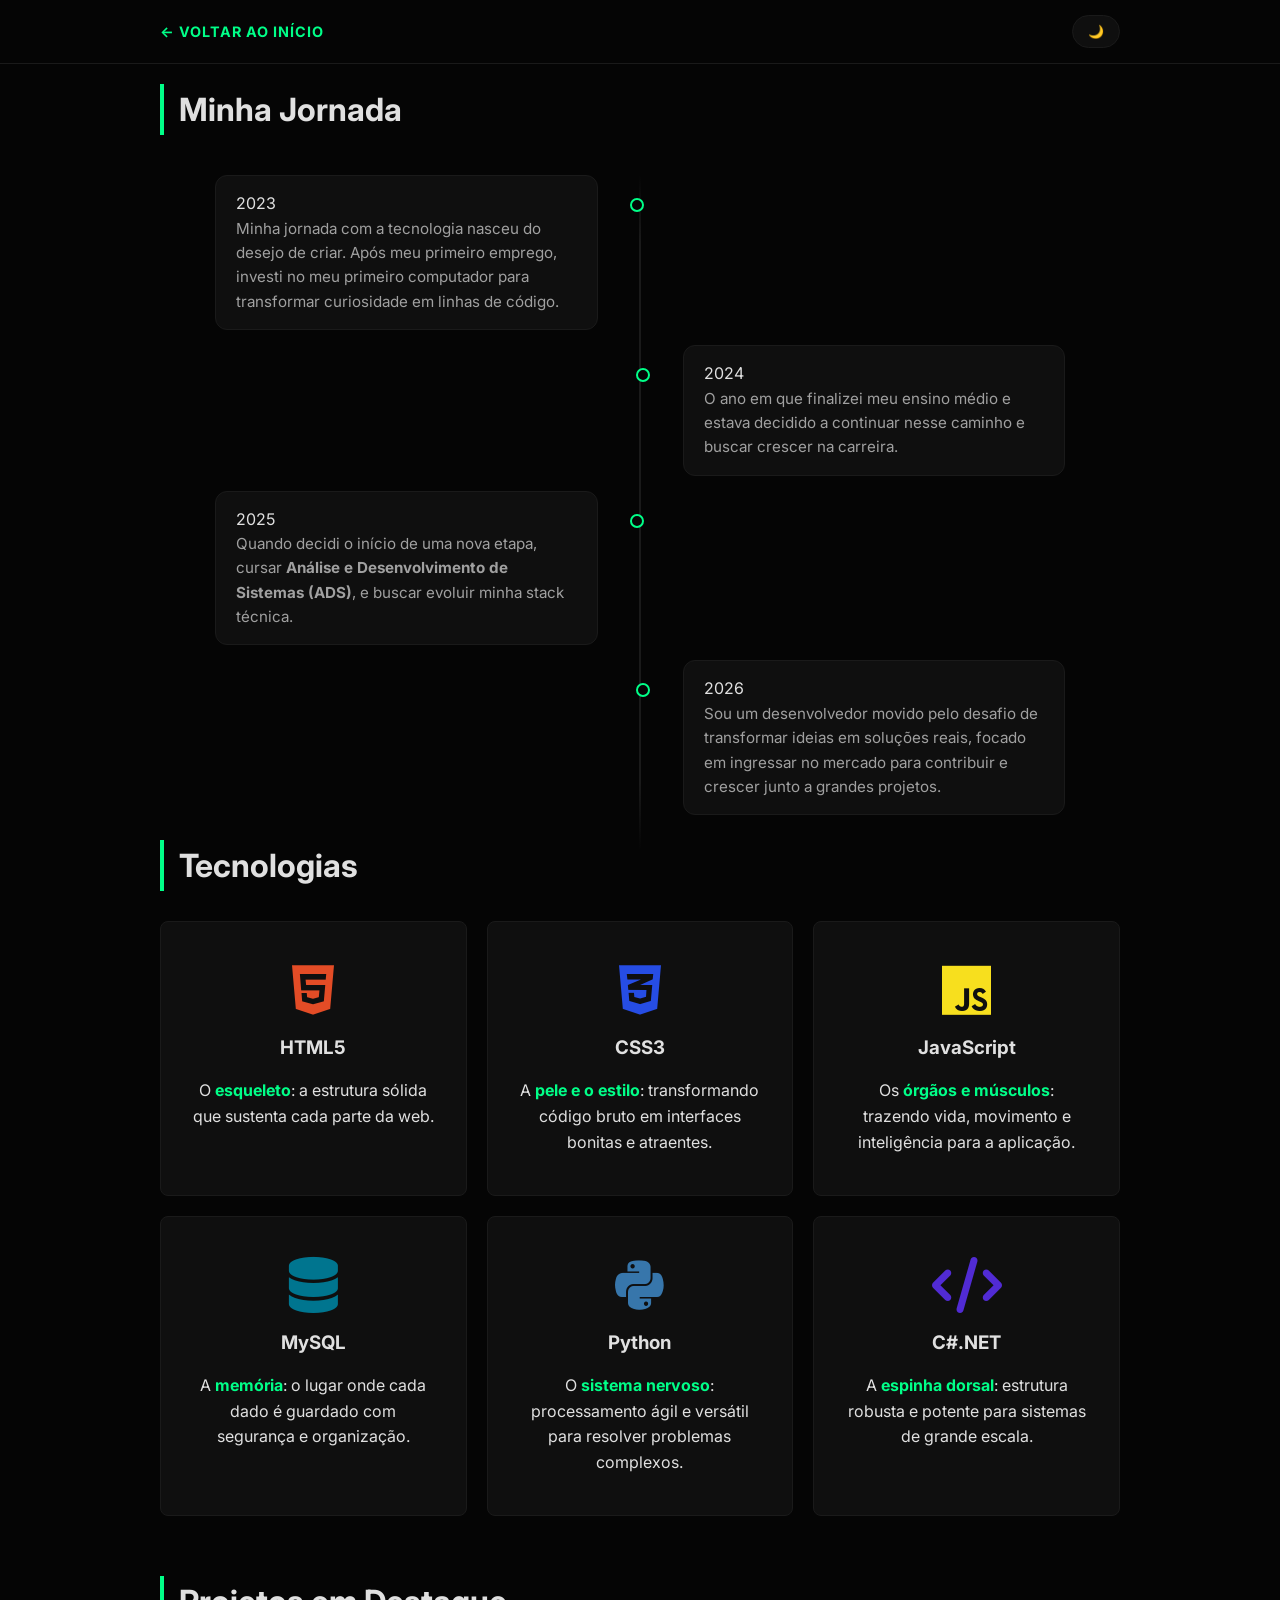
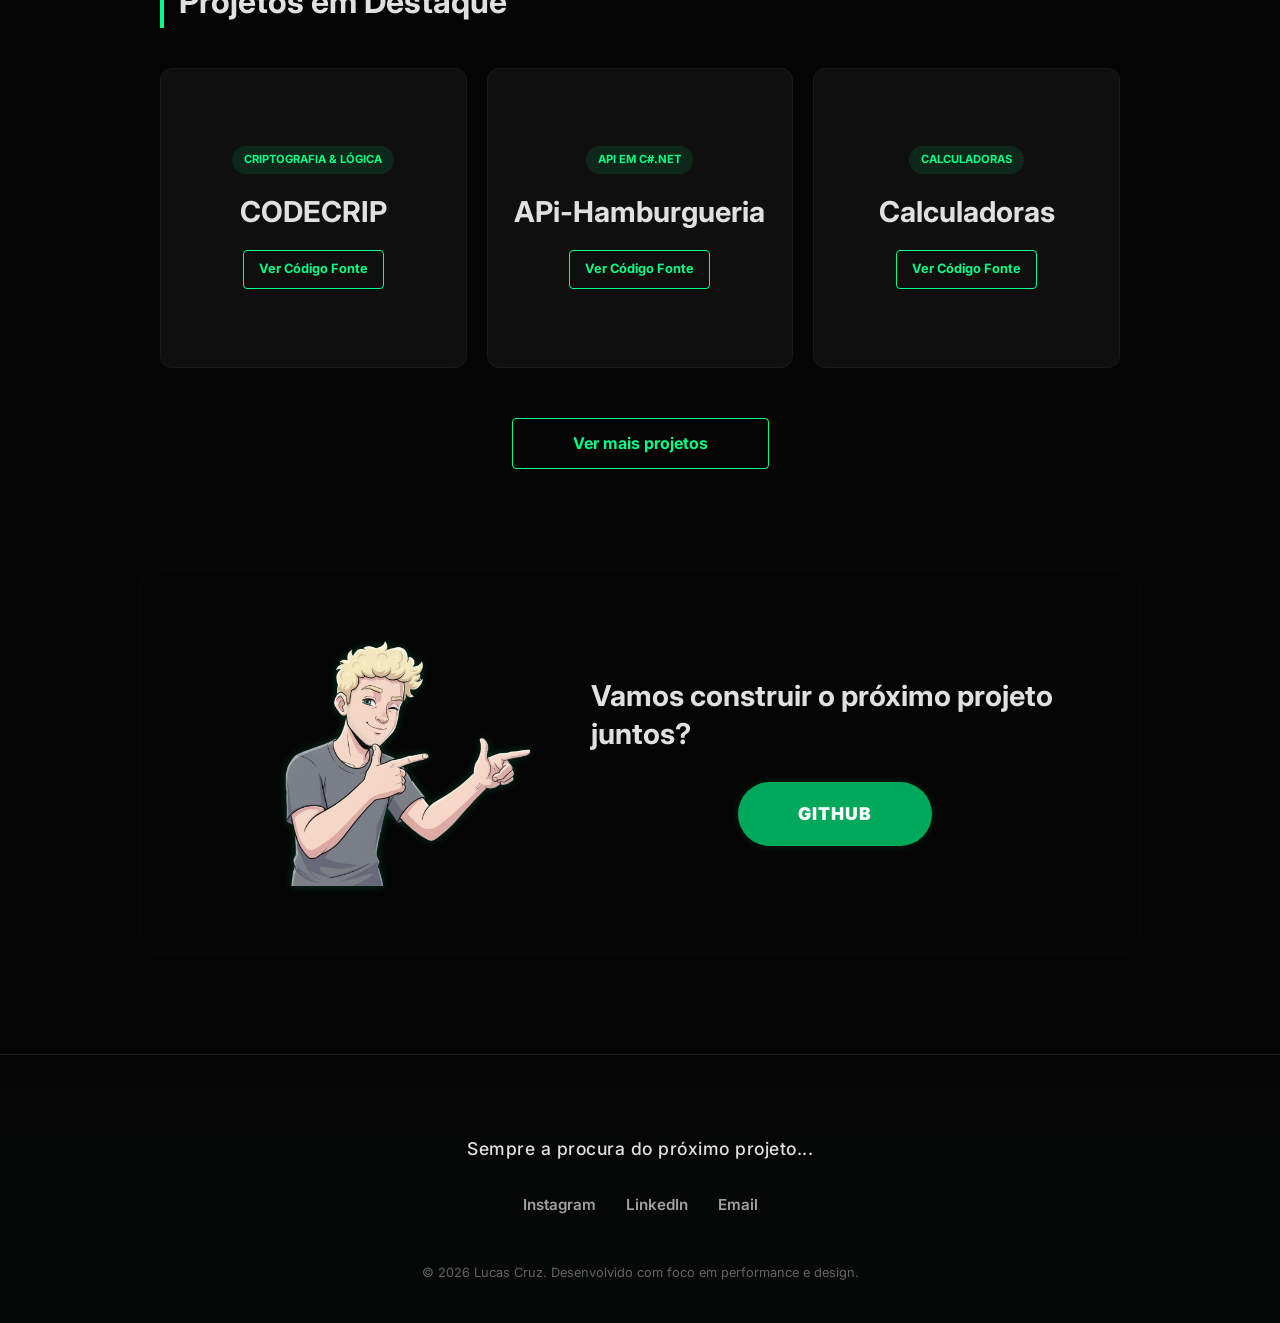
==== commit 8c397ba8: "corrijindo erros" ====
--- a/portifolio.html
+++ b/portifolio.html
@@ -108,21 +108,21 @@
                     </div>
                 </div>
             </div>
-        </div>
-
-        <div class="project-card-flip">
-            <div class="project-card-inner">
-                <div class="project-front">
-                    <span class="project-tag">Calculadoras</span>
-                    <h3>Calculadoras</h3>
-                    <a href="https://github.com/Lucaslcz/CALCULADORAS" target="_blank" class="btn-source">Ver Código Fonte</a>
-                </div>
-                <div class="project-back">
-                    <p>
-                        Calculadora em <b>PYTHON</b><br>
-                        Calculadora em <b>JAVASCRIPT</b><br>
-                        Calculadora em <b>C#.NET</b>
-                    </p>
+
+            <div class="project-card-flip">
+                <div class="project-card-inner">
+                    <div class="project-front">
+                        <span class="project-tag">Calculadoras</span>
+                        <h3>Calculadoras</h3>
+                        <a href="https://github.com/Lucaslcz/CALCULADORAS" target="_blank" class="btn-source">Ver Código Fonte</a>
+                    </div>
+                    <div class="project-back">
+                        <p>
+                            Calculadora em <b>PYTHON</b><br>
+                            Calculadora em <b>JAVASCRIPT</b><br>
+                            Calculadora em <b>C#.NET</b>
+                        </p>
+                    </div>
                 </div>
             </div>
         </div>
@@ -168,7 +168,6 @@
             <button onclick="copyEmail()" class="btn-copy">Copiar E-mail</button>
         </div>
     </div>
-
 
     <script>
         const themeToggle = document.getElementById('theme-toggle');
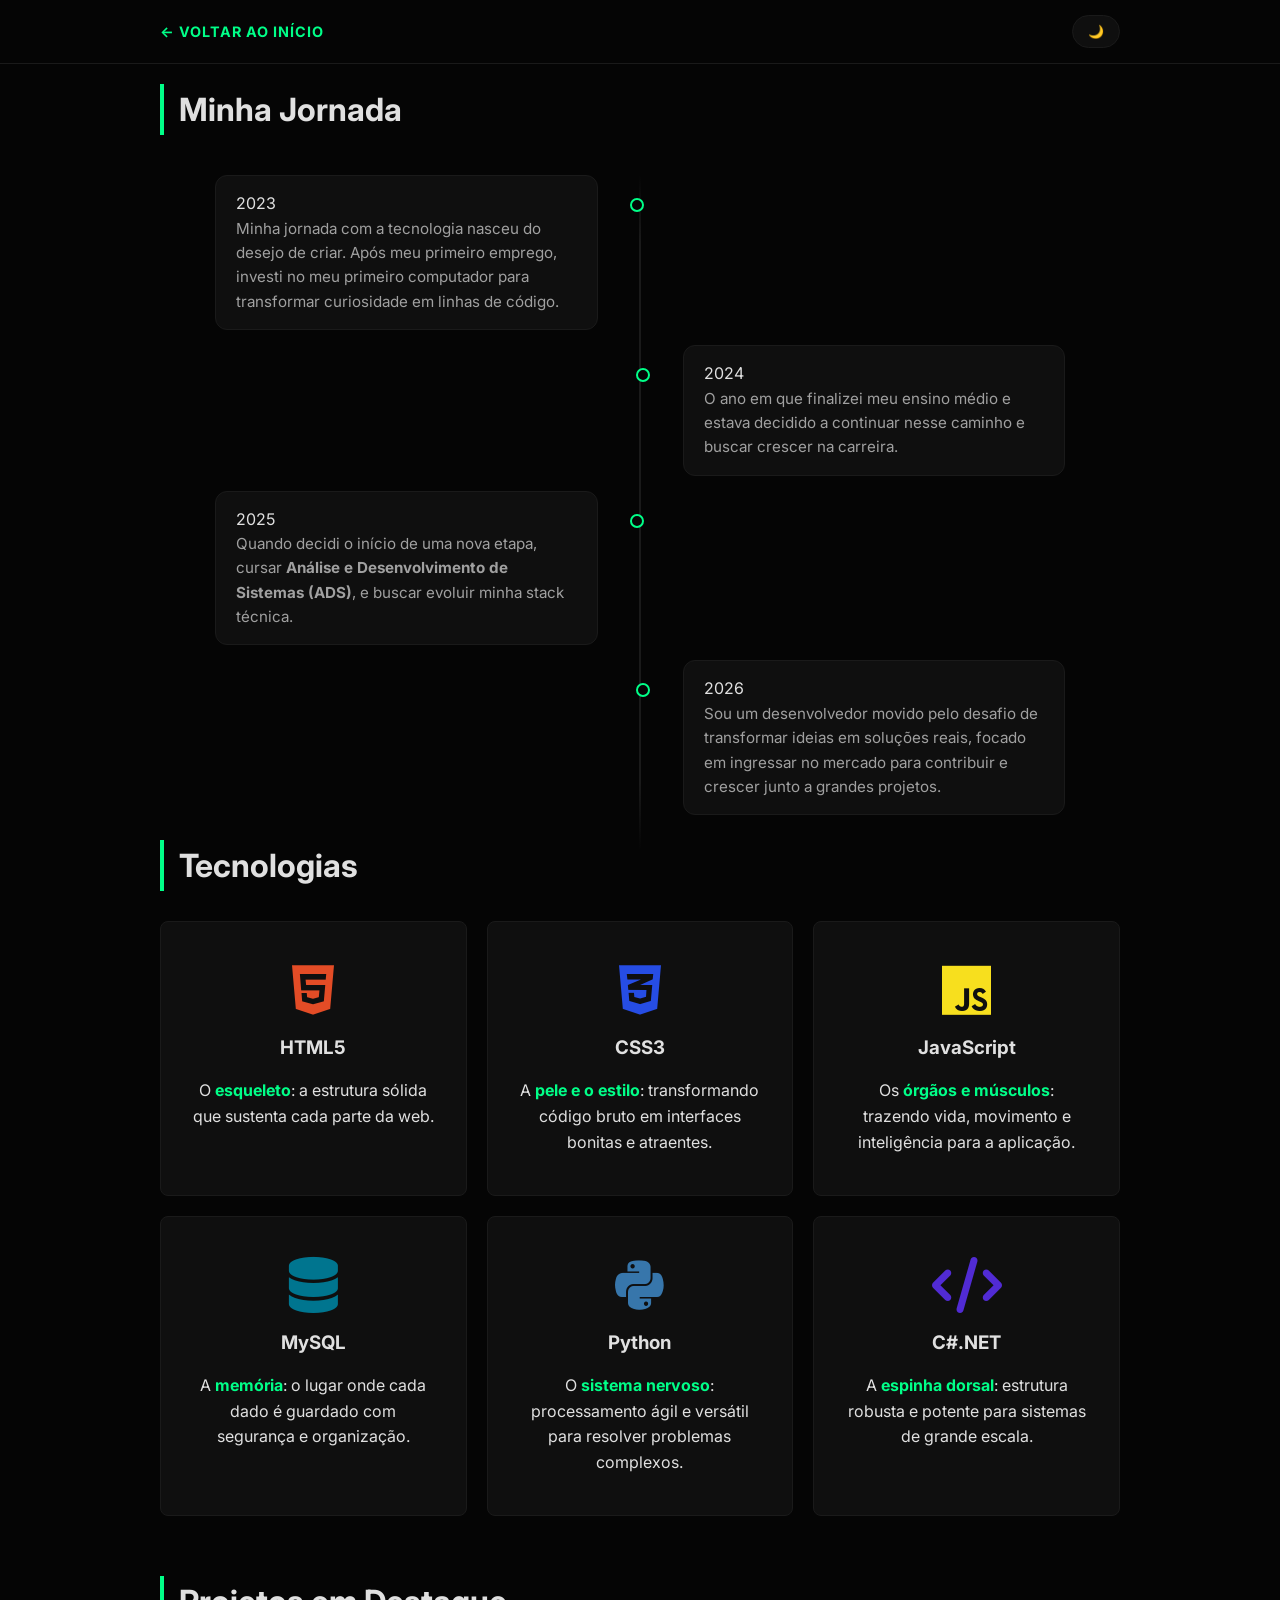
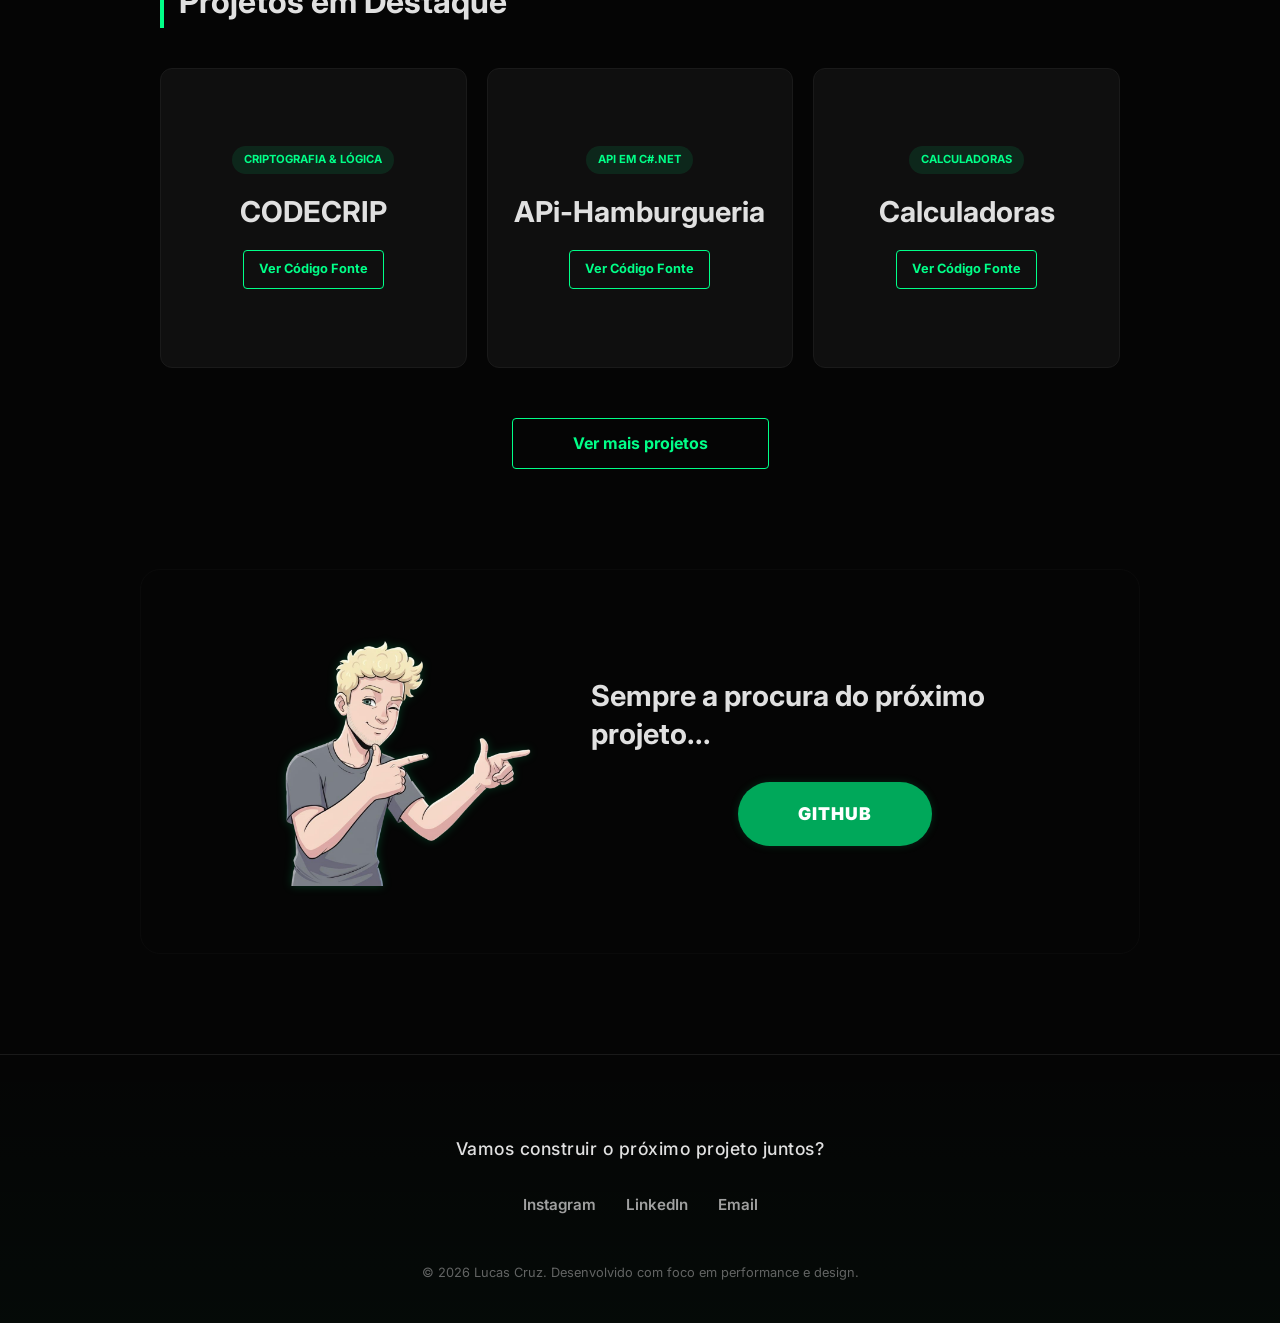
==== commit ccde340e: "corrijindo frases" ====
--- a/portifolio.html
+++ b/portifolio.html
@@ -138,7 +138,7 @@
                 <img src="avatar.png" alt="Meu Avatar" class="my-avatar">
             </div>
             <div class="cta-text-box">
-                <p>Vamos construir o próximo projeto juntos?</p>
+                <p>Sempre a procura do próximo projeto...</p>
                 <a href="https://github.com/Lucaslcz" target="_blank" class="btn-neon">
                     GITHUB
                 </a>
@@ -148,7 +148,7 @@
 
     <footer>
         <div class="container">
-            <p class="footer-status">Sempre a procura do próximo projeto...</p>
+            <p class="footer-status">Vamos construir o próximo projeto juntos?</p>
             <div class="social-links">
                 <a href="https://www.instagram.com/lucas_c_d1/" target="_blank">Instagram</a>
                 <a href="https://www.linkedin.com/in/lucas-da-cruz-dias" target="_blank">LinkedIn</a>
